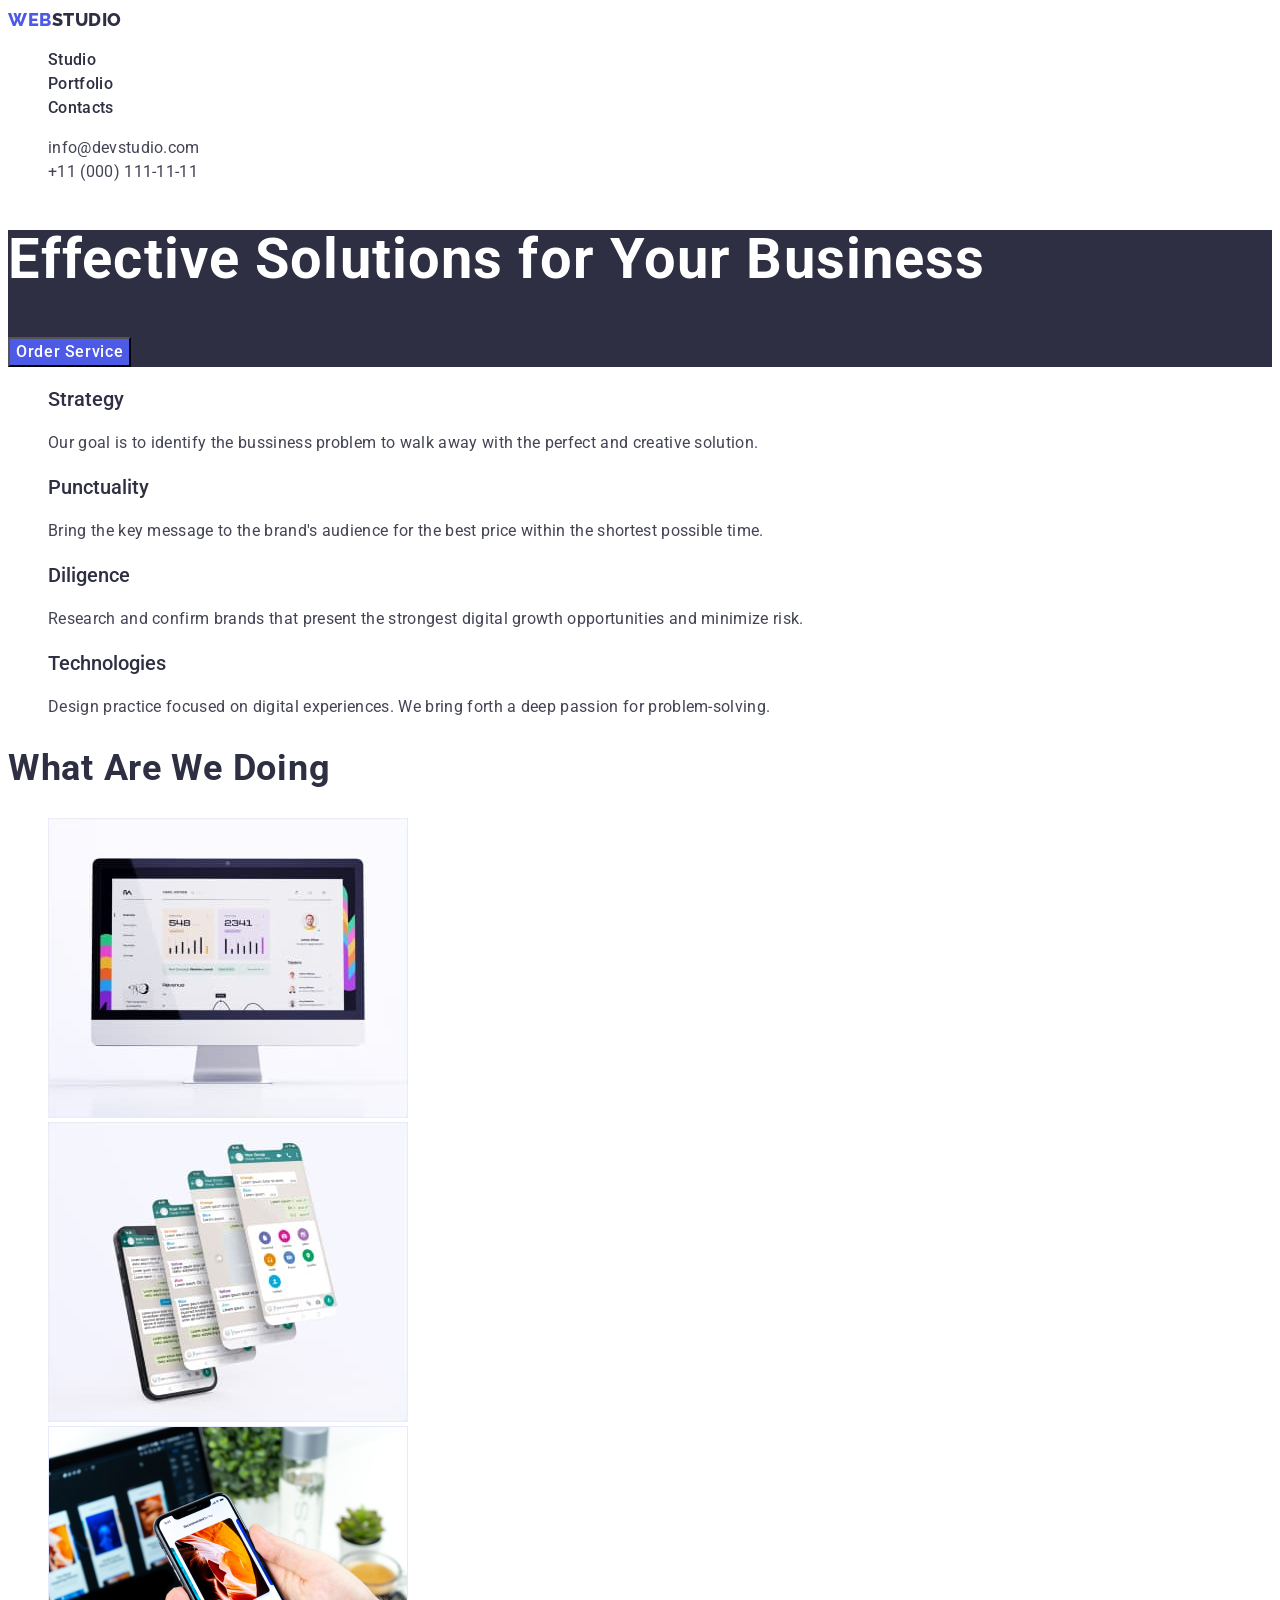
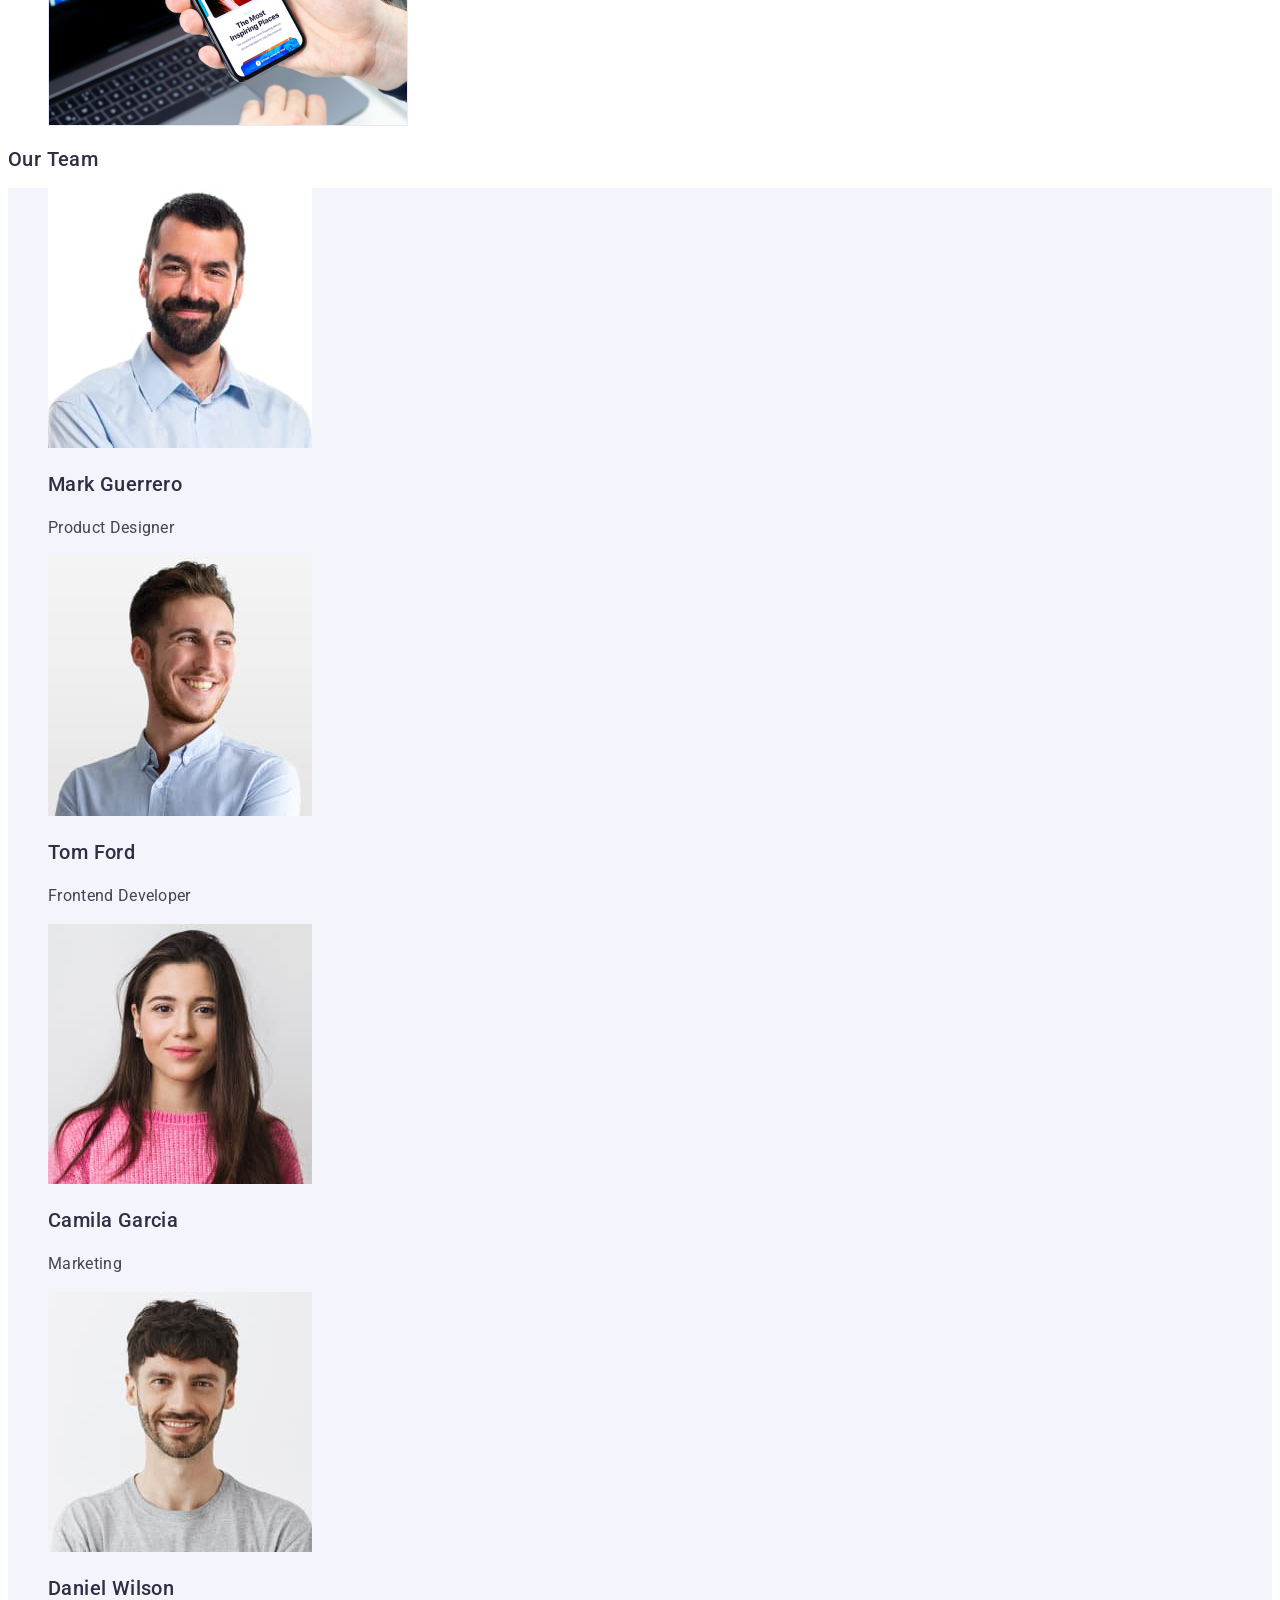
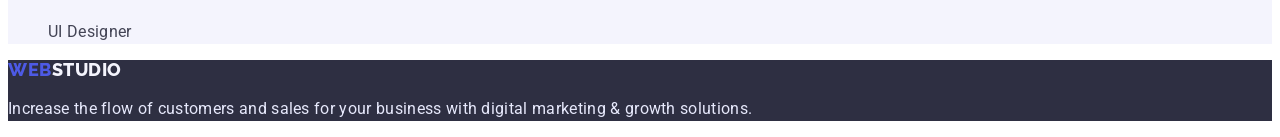
==== index.html @ 4be2de8c "hw-3-in-progress" ====
<!DOCTYPE html>
<html lang="en">
<head>
    <meta charset="UTF-8">
    <meta http-equiv="X-UA-Compatible" content="IE=edge">
    <meta name="viewport" content="width=device-width, initial-scale=1.0">
    <title>Studio</title>
    <link rel="preconnect" href="https://fonts.googleapis.com">
<link rel="preconnect" href="https://fonts.gstatic.com" crossorigin>
<link href="https://fonts.googleapis.com/css2?family=Raleway:wght@800&family=Roboto:wght@400;500;700;900&display=swap" rel="stylesheet">
    <link rel="stylesheet" href="./css/styles.css">
</head>
<body>
    <header class="header">
        <nav class="header-navigation">
            <a href="./index.html" class="header-logo link">Web<span class="header-logo-item">Studio</span></a>
          <ul class="header-list list">
            <li class="header-item">
              <a class="header-link link" href="">Studio</a>
            </li>
            <li class="header-item">
              <a class="header-link link current" href="./portfolio.html">Portfolio</a>
            </li>
            <li class="header-item">
              <a class="header-link link" href="">Contacts</a>
            </li>
          </ul>
        </nav>
        <address>
            <ul>
                <li class="header-contacts list">
            <a class="header-mail link" href="mailto:info@devstudio.com">info@devstudio.com</a>
                </li>
                <li class="header-contacts list">
            <a class="header-tel link" href="tel:+110001111111">+11 (000) 111-11-11</a>
                </li>
            </ul>
        </address>
      </header>
      <main>
        <section class="section-button">
            <h1 class="section-title">Effective Solutions for Your Business</h1>
        <button class="section-btn" type="button">Order Service</button>
        </section>
        <section class="hero">
        <h2 hidden>our features</h2>
        <ul class="hero-list list">
            <li class="hero-item">
                <h3 class="hero-title">Strategy</h3>
                <p class="hero-text">Our goal is to identify the bussiness problem to walk away with the perfect and creative solution.</p>
            </li>
            <li class="hero-item">
                <h3 class="hero-title">Punctuality</h3>
                <p class="hero-text">Bring the key message to the brand's audience for the best price within the shortest possible time.</p>
            </li>
            <li class="hero-item">
                <h3 class="hero-title">Diligence</h3>
                <p class="hero-text">Research and confirm brands that present the strongest digital growth opportunities and minimize risk.</p>
            </li>
            <li class="hero-item">
                <h3 class="hero-title">Technologies</h3>
                <p class="hero-text">Design practice focused on digital experiences. We bring forth a deep passion for problem-solving.</p>
            </li>
        </ul>
        </section>
        <section class="about">
        <h2 class="about-title ">What are we doing</h2>
        <ul class="about-pre-title list">
            <li><img src="./images/computer.jpg" alt="computer" width="360" height="300" /></li>
            <li>
                <img src="./images/screens.jpg" alt="screens of phone" width="360" height="300" />
            </li>
            <li>
                <img src="./images/hand.jpg" alt="laptop and phone" width="360" height="300" />
            </li>
        </ul>
        </section>
        <section class="team">
            <h2 class="team-title">Our Team</h2>
            <ul class="team-list list">
                <li class="team-item">
                    <img src="./images/team-1.jpg" alt="Photo" width="264" height="260" />
                    <h3 class="team-title">Mark Guerrero</h3>
                    <p class="team-text">Product Designer</p>
                </li>
                <li class="team-item">
                    <img src="./images/team-2.jpg" alt="Photo" width="264" height="260" />
                    <h3 class="team-title">Tom Ford</h3>
                    <p class="team-text">Frontend Developer</p>
                </li>
                <li class="team-item">
                    <img src="./images/team-3.jpg" alt="Photo" width="264" height="260" />
                    <h3 class="team-title">Camila Garcia</h3>
                    <p class="team-text">Marketing</p>
                </li>
                <li class="team-item">
                    <img src="./images/team-4.jpg" alt="Photo" width="264" height="260" />
                    <h3 class="team-title">Daniel Wilson</h3>
                    <p class="team-text">UI Designer</p>
                </li>
            </ul>
        </section>
      </main>
<footer class="footer">
    <a class="footer-link link" href="./index.html">Web<span class="footer-logo">Studio</span></a>
    <p class="footer-text">Increase the flow of customers and sales for your business with digital marketing & growth solutions.
</p>
</footer>
</body>
    </html>
---- css/styles.css ----
:root {
    --primary-title-color: #2E2F42;
    --secondary-title-color: #434455;
}


body {
    font-family: 'Roboto', sans-serif;
    color: #2E2F42;
}

.link {
    text-decoration: none;
}

.list {
    list-style: none;
}
/*------------header-------------*/

.header-logo {
font-family: 'Raleway', sans-serif;
font-style: normal;
font-weight: 800;
font-size: 18px;
line-height: 1.33;
letter-spacing: 0.03em;
text-transform: uppercase;
color: #4D5AE5;
}

.header-logo-item {
font-family: 'Raleway'sans-serif;
font-style: normal;
font-weight: 800;
font-size: 18px;
line-height: 1.33px;
letter-spacing: 0.03em;
text-transform: uppercase;
color: var(--primary-title-color);
}

.header-link:hover,
.header-link:focus {
    color: #404BBF;
}

.header-mail:hover,
.header-mail:focus {
    color: #404BBF;
}

.header-link {
font-weight: 500;
font-size: 16px;
line-height: 1.5;
letter-spacing: 0.02em;
color: var(--primary-title-color);
}

.header-tel:hover,
.header-tel:focus {
    color: #404BBF;
}

.header-mail {
font-style: normal;
font-size: 16px;
line-height: 1.5;
letter-spacing: 0.02em;
color: var(--secondary-title-color);
}

.header-tel {
font-style: normal;
font-size: 16px;
line-height: 1.5;
letter-spacing: 0.02em;
color: var(--secondary-title-color);
}

/*------------button-------------*/

.section-button {
    background: #2E2F42;
}

.section-title {
font-size: 56px;
line-height: 1.07;
letter-spacing: 0.02em;
color: #FFFFFF;
}

.section-btn:hover {
background: #404BBF;
}


.section-btn {
font-family: inherit;
font-weight: 500;
font-size: 16px;
line-height: 1.5;
letter-spacing: 0.04em;
color: #FFFFFF;
background: #4D5AE5;
cursor: pointer;
}

/*------------hero-------------*/

.hero-title {
font-weight: 500;
font-size: 20px;
line-height: 1.2;
color: var(--primary-title-color);
}

.hero-text {
font-size: 16px;
line-height: 1.5;
letter-spacing: 0.02em;
color: var(--secondary-title-color);
}

/*------------about-------------*/

.about-title {
font-size: 36px;
line-height: 1.11;
letter-spacing: 0.02em;
text-transform: capitalize;
}

/*------------team-------------*/
.team-list {
    background: #F4F4FD;
}

.team-title {
font-style: normal;
font-weight: 500;
font-size: 20px;
line-height: 1.2;
letter-spacing: 0.02em;
color: var(--primary-title-color);
}

.team-after-title {
font-weight: 500;
font-size: 20px;
line-height: 1.2;
letter-spacing: 0.02em;
color: var(--primary-title-color);
}

.team-text {
font-size: 16px;
line-height: 1.5;
letter-spacing: 0.02em;
color: var(--secondary-title-color);
}


/*------------footer-------------*/
.footer {
    background: var(--primary-title-color);
}

.footer-link {
font-family: 'Raleway', sans-serif;
font-style: normal;
font-weight: 800;
font-size: 18px;
line-height: 1.16;
letter-spacing: 0.03em;
text-transform: uppercase;
color: #4D5AE5;
}

.footer-logo {
font-family: 'Raleway', sans-serif;
font-style: normal;
font-weight: 800;
font-size: 18px;
line-height: 1.16;
letter-spacing: 0.03em;
text-transform: uppercase;
color: #F4F4FD;
}

.footer-text {
font-style: normal;
font-size: 16px;
line-height: 1.5;
letter-spacing: 0.02em;
color: #E7E9FC;
}


/*------portfolio------*/

.portfolio-item:hover,
.portfolio-item:focus {
    background: #404BBF;
    color:#FFFFFF
}

.portfolio-item {
    cursor: pointer;
}

.portfolio-item {
font-family: 'Roboto';
font-weight: 500;
font-size: 16px;
line-height: 1.5;
letter-spacing: 0.04em;
color: #4D5AE5;
background-color:#F4F4FD;;
}

.portfolio-title {
font-weight: 500;
font-size: 20px;
line-height: 1.2px;
letter-spacing: 0.02em;
color: var(--primary-title-color);
}

.portfolio-text {
font-size: 16px;
line-height: 1.5;
letter-spacing: 0.02em;
color: var(--secondary-title-color);
}
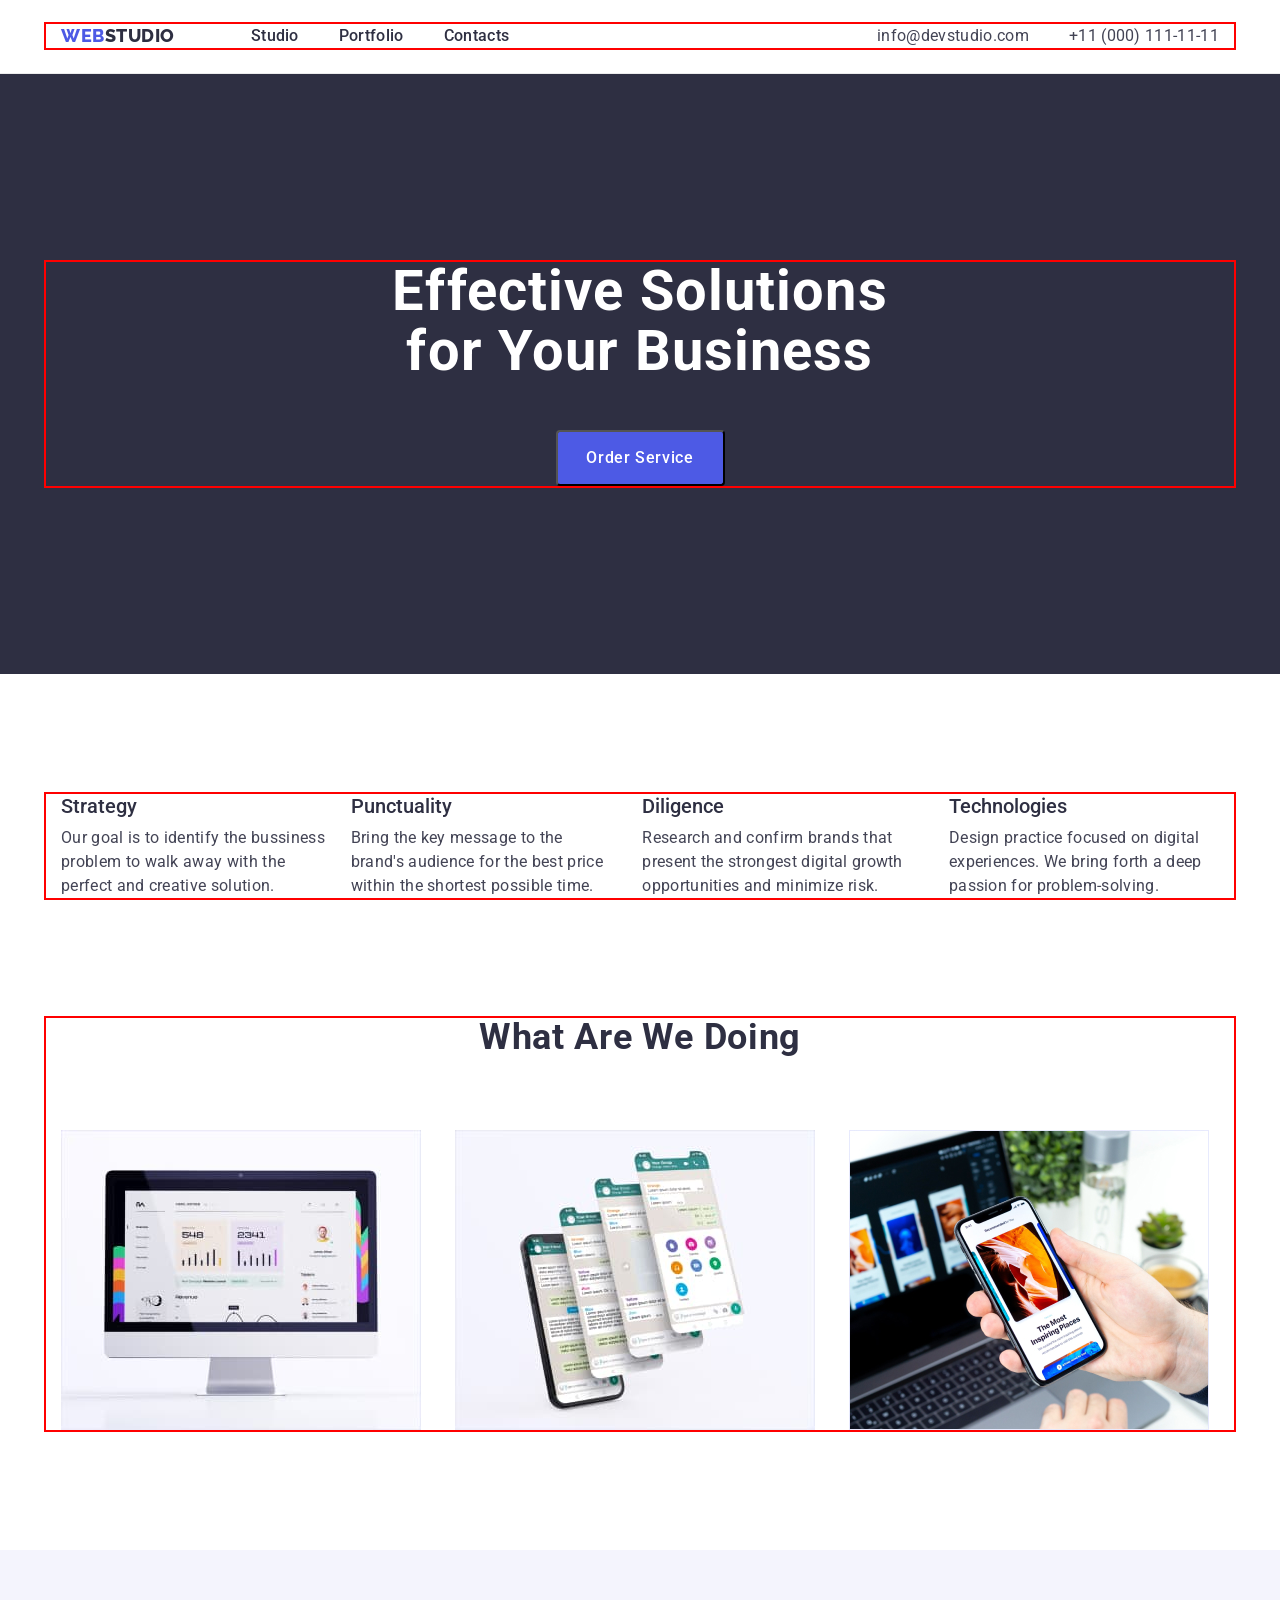
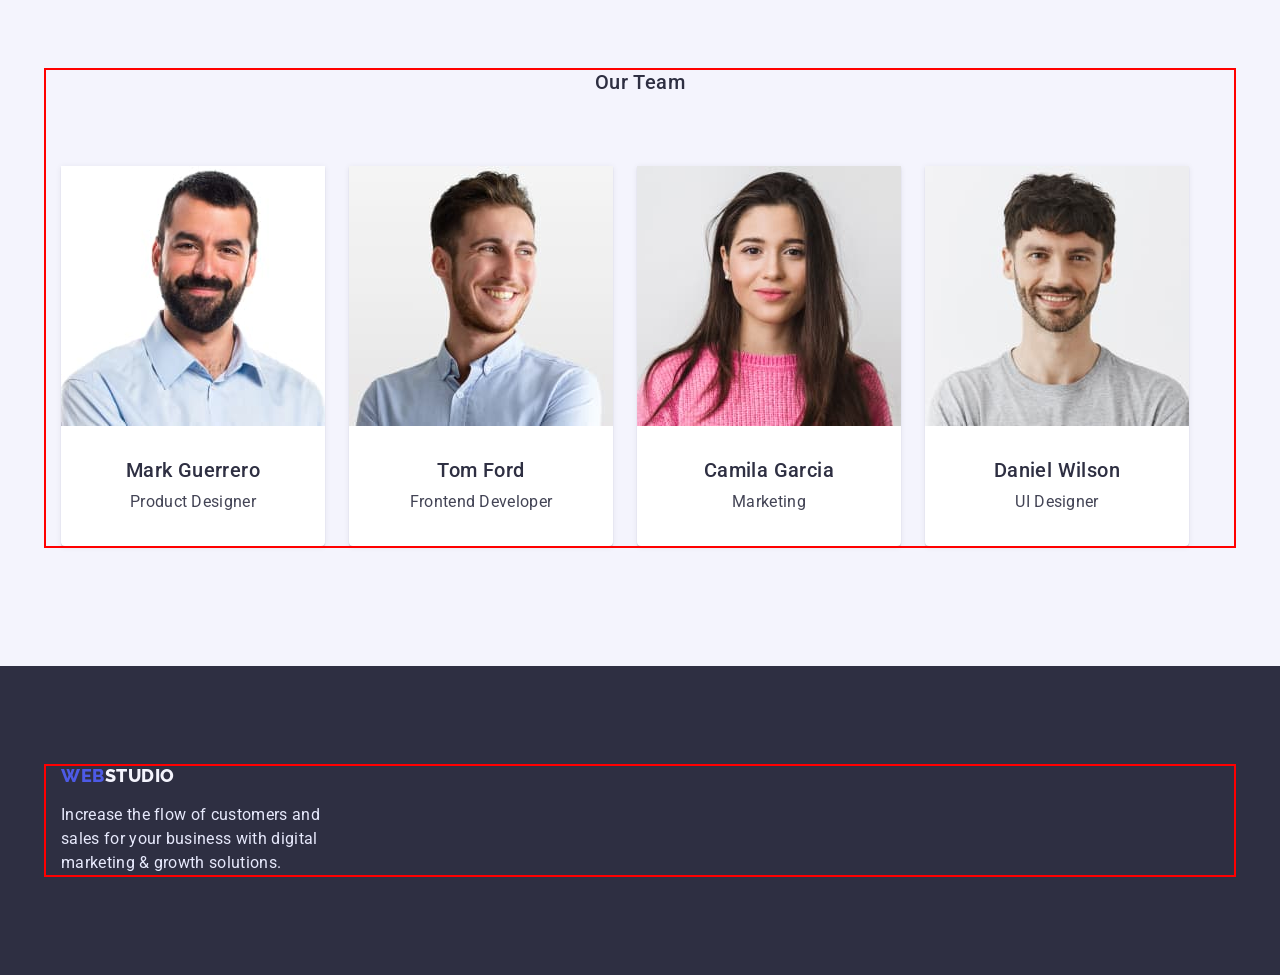
==== commit 78f324d2: "hw-is-in-progress-portfolio" ====
--- a/index.html
+++ b/index.html
@@ -8,10 +8,12 @@
     <link rel="preconnect" href="https://fonts.googleapis.com">
 <link rel="preconnect" href="https://fonts.gstatic.com" crossorigin>
 <link href="https://fonts.googleapis.com/css2?family=Raleway:wght@800&family=Roboto:wght@400;500;700;900&display=swap" rel="stylesheet">
-    <link rel="stylesheet" href="./css/styles.css">
+    <link rel="stylesheet" href="https://cdnjs.cloudflare.com/ajax/libs/modern-normalize/1.1.0/modern-normalize.min.css" integrity="sha512-wpPYUAdjBVSE4KJnH1VR1HeZfpl1ub8YT/NKx4PuQ5NmX2tKuGu6U/JRp5y+Y8XG2tV+wKQpNHVUX03MfMFn9Q==" crossorigin="anonymous" referrerpolicy="no-referrer" />
+<link rel="stylesheet" href="./css/styles.css">
 </head>
 <body>
     <header class="header">
+        <div class="container header-container">
         <nav class="header-navigation">
             <a href="./index.html" class="header-logo link">Web<span class="header-logo-item">Studio</span></a>
           <ul class="header-list list">
@@ -26,8 +28,7 @@
             </li>
           </ul>
         </nav>
-        <address>
-            <ul>
+            <ul class="header-pre-contacts">
                 <li class="header-contacts list">
             <a class="header-mail link" href="mailto:info@devstudio.com">info@devstudio.com</a>
                 </li>
@@ -35,14 +36,17 @@
             <a class="header-tel link" href="tel:+110001111111">+11 (000) 111-11-11</a>
                 </li>
             </ul>
-        </address>
+            </div>
       </header>
       <main>
         <section class="section-button">
+            <div class="container section-button-container">
             <h1 class="section-title">Effective Solutions for Your Business</h1>
         <button class="section-btn" type="button">Order Service</button>
-        </section>
+    </div>    
+    </section>
         <section class="hero">
+            <div class="container hero-container">
         <h2 hidden>our features</h2>
         <ul class="hero-list list">
             <li class="hero-item">
@@ -62,49 +66,66 @@
                 <p class="hero-text">Design practice focused on digital experiences. We bring forth a deep passion for problem-solving.</p>
             </li>
         </ul>
+        </div>
         </section>
         <section class="about">
+            <div class="container">
         <h2 class="about-title ">What are we doing</h2>
         <ul class="about-pre-title list">
-            <li><img src="./images/computer.jpg" alt="computer" width="360" height="300" /></li>
-            <li>
-                <img src="./images/screens.jpg" alt="screens of phone" width="360" height="300" />
+            <li class="about-after-title"><img src="./images/computer.jpg" alt="computer" width="360" /></li>
+            <li class="about-after-title">
+                <img src="./images/screens.jpg" alt="screens of phone" width="360" />
             </li>
-            <li>
-                <img src="./images/hand.jpg" alt="laptop and phone" width="360" height="300" />
+            <li class="about-after-title">
+                <img src="./images/hand.jpg" alt="laptop and phone" width="360" />
             </li>
         </ul>
+        </div>
         </section>
         <section class="team">
+            <div class="container team-container">
             <h2 class="team-title">Our Team</h2>
             <ul class="team-list list">
                 <li class="team-item">
-                    <img src="./images/team-1.jpg" alt="Photo" width="264" height="260" />
-                    <h3 class="team-title">Mark Guerrero</h3>
+                    <img src="./images/team-1.jpg" alt="Photo" width="264" />
+                    <div class="team-border">
+                    <h3 class="team-after-title">Mark Guerrero</h3>
                     <p class="team-text">Product Designer</p>
+                </div>
                 </li>
                 <li class="team-item">
-                    <img src="./images/team-2.jpg" alt="Photo" width="264" height="260" />
-                    <h3 class="team-title">Tom Ford</h3>
+                    <img src="./images/team-2.jpg" alt="Photo" width="264" />
+                    <div class="team-border">
+                    <h3 class="team-after-title">Tom Ford</h3>
                     <p class="team-text">Frontend Developer</p>
+                    </div>
                 </li>
                 <li class="team-item">
-                    <img src="./images/team-3.jpg" alt="Photo" width="264" height="260" />
-                    <h3 class="team-title">Camila Garcia</h3>
+                    <img src="./images/team-3.jpg" alt="Photo" width="264" />
+                    <div class="team-border">
+                    <h3 class="team-after-title">Camila Garcia</h3>
                     <p class="team-text">Marketing</p>
+                    </div>
                 </li>
                 <li class="team-item">
-                    <img src="./images/team-4.jpg" alt="Photo" width="264" height="260" />
-                    <h3 class="team-title">Daniel Wilson</h3>
+                    <img src="./images/team-4.jpg" alt="Photo" width="264" />
+                    <div class="team-border">
+                    <h3 class="team-after-title">Daniel Wilson</h3>
                     <p class="team-text">UI Designer</p>
+                    </div>
                 </li>
             </ul>
+            </div>
         </section>
       </main>
 <footer class="footer">
+    <div class="container footer-container">
+        <div class="footer-logo">
     <a class="footer-link link" href="./index.html">Web<span class="footer-logo">Studio</span></a>
+    </div>
     <p class="footer-text">Increase the flow of customers and sales for your business with digital marketing & growth solutions.
 </p>
+</div>
 </footer>
 </body>
     </html>
--- a/css/styles.css
+++ b/css/styles.css
@@ -1,22 +1,92 @@
+
+
 :root {
     --primary-title-color: #2E2F42;
     --secondary-title-color: #434455;
 }
 
+p,
+h1,
+h2,
+h3,
+h4,
+h5,
+h6 {
+margin: 0;
+}
+
+ul {
+list-style: none;
+margin: 0;
+padding-left: 0;
+}
+
+img {
+display: block;
+}
+
+
+section {
+padding-top: 120px;
+padding-bottom: 120px;
+}
 
 body {
-    font-family: 'Roboto', sans-serif;
-    color: #2E2F42;
-}
+font-family: 'Roboto', sans-serif;
+color: #2E2F42;
+}
+
+.container {
+width: 1188px;
+padding-left: 15px;
+padding-right: 15px;
+margin: 0 auto;
+outline: 2px solid red;
+}
+
 
 .link {
-    text-decoration: none;
+text-decoration: none;
 }
 
 .list {
-    list-style: none;
+list-style: none;
 }
 /*------------header-------------*/
+
+.header {
+padding-top: 24px;
+padding-bottom: 25px;
+border-bottom: 1px solid #ececec;
+}
+
+.header-container {
+display: flex;
+align-items: center;
+}
+
+.header-navigation {
+display: flex;
+}
+
+.header-list {
+display: flex;
+align-items: center;
+}
+
+.header-item:not(:last-child) {
+margin-right: 40px;
+}
+
+.header-pre-contacts {
+display: flex;
+margin-left: auto;
+align-items: center;
+}
+
+.header-contacts:not(:last-child) {
+margin-right: 40px;
+}
 
 .header-logo {
 font-family: 'Raleway', sans-serif;
@@ -30,6 +100,10 @@
 }
 
 .header-logo-item {
+margin-right: 76px;
+}
+
+.header-logo-item {
 font-family: 'Raleway'sans-serif;
 font-style: normal;
 font-weight: 800;
@@ -42,12 +116,12 @@
 
 .header-link:hover,
 .header-link:focus {
-    color: #404BBF;
+color: #404BBF;
 }
 
 .header-mail:hover,
 .header-mail:focus {
-    color: #404BBF;
+color: #404BBF;
 }
 
 .header-link {
@@ -60,7 +134,7 @@
 
 .header-tel:hover,
 .header-tel:focus {
-    color: #404BBF;
+color: #404BBF;
 }
 
 .header-mail {
@@ -81,23 +155,38 @@
 
 /*------------button-------------*/
 
+
+
 .section-button {
-    background: #2E2F42;
+background: #2E2F42;
+padding-top: 188px;
+padding-bottom: 188px;
+}
+
+.section-button-container {
+max-width: 1600px;
+text-align: center;
 }
 
 .section-title {
+width: 496px;
+height: 120px;
 font-size: 56px;
 line-height: 1.07;
 letter-spacing: 0.02em;
 color: #FFFFFF;
+text-align: center;
+margin: 0 auto;
+margin-bottom: 48px;
 }
 
 .section-btn:hover {
 background: #404BBF;
 }
 
-
 .section-btn {
+min-width: 169px;
+height: 56px;
 font-family: inherit;
 font-weight: 500;
 font-size: 16px;
@@ -105,16 +194,28 @@
 letter-spacing: 0.04em;
 color: #FFFFFF;
 background: #4D5AE5;
+align-items: center;
+border-radius: 4px;
 cursor: pointer;
+
 }
 
 /*------------hero-------------*/
+
+.hero-list {
+display: flex;
+}
+
+.hero-item:not(:last-child) {
+margin-right: 24px;
+}
 
 .hero-title {
 font-weight: 500;
 font-size: 20px;
 line-height: 1.2;
 color: var(--primary-title-color);
+margin-bottom: 8px;
 }
 
 .hero-text {
@@ -125,17 +226,36 @@
 }
 
 /*------------about-------------*/
+.about {
+padding-top: 0;
+}
+
+.about-pre-title{
+display: flex;
+flex-wrap: wrap;
+}
 
 .about-title {
 font-size: 36px;
 line-height: 1.11;
 letter-spacing: 0.02em;
 text-transform: capitalize;
+text-align: center;
+margin-bottom: 72px;
+}
+
+.about-after-title:not(:nth-child(n + 3)) {
+margin-right: 24px;
+}
+
+.about-after-title{
+flex-basis: calc((100% - 48px) / 3);
 }
 
 /*------------team-------------*/
-.team-list {
-    background: #F4F4FD;
+.team {
+background: #F4F4FD;
+padding-top: 120px;
 }
 
 .team-title {
@@ -144,7 +264,23 @@
 font-size: 20px;
 line-height: 1.2;
 letter-spacing: 0.02em;
-color: var(--primary-title-color);
+text-align: center;
+color: var(--primary-title-color);
+margin-bottom: 72px;
+}
+
+.team-list {
+display: flex;
+}
+.team-item:not(:nth-child(n + 4)) {
+margin-right: 24px;
+}
+.team-item {
+background: #FFFFFF;
+box-shadow: 0px 1px 6px rgba(46, 47, 66, 0.08),
+0px 1px 1px rgba(46, 47, 66, 0.16),
+0px 2px 1px rgba(46, 47, 66, 0.08);
+border-radius: 0px 0px 4px 4px; 
 }
 
 .team-after-title {
@@ -152,20 +288,35 @@
 font-size: 20px;
 line-height: 1.2;
 letter-spacing: 0.02em;
-color: var(--primary-title-color);
+text-align: center;
+color: var(--primary-title-color);
+margin-bottom: 8px;
 }
 
 .team-text {
 font-size: 16px;
 line-height: 1.5;
 letter-spacing: 0.02em;
+text-align: center;
 color: var(--secondary-title-color);
 }
 
+.team-border {
+padding-top: 32px;
+padding-bottom: 32px;
+}
+
 
 /*------------footer-------------*/
+
 .footer {
-    background: var(--primary-title-color);
+background: var(--primary-title-color);
+padding-top: 100px;
+padding-bottom: 100px;
+}
+
+.footer-logo {
+margin-bottom: 16px;
 }
 
 .footer-link {
@@ -191,6 +342,8 @@
 }
 
 .footer-text {
+width: 264px;
+height: 72px;
 font-style: normal;
 font-size: 16px;
 line-height: 1.5;
@@ -203,12 +356,17 @@
 
 .portfolio-item:hover,
 .portfolio-item:focus {
-    background: #404BBF;
-    color:#FFFFFF
-}
-
-.portfolio-item {
-    cursor: pointer;
+background: #404BBF;
+color:#FFFFFF
+}
+
+.portfolio-list {
+display:flex;
+justify-content: center;
+}
+
+.portfolio-pre-item:not(:last-child) {
+margin-right: 24px;
 }
 
 .portfolio-item {
@@ -218,7 +376,8 @@
 line-height: 1.5;
 letter-spacing: 0.04em;
 color: #4D5AE5;
-background-color:#F4F4FD;;
+background-color:#F4F4FD;
+cursor: pointer;
 }
 
 .portfolio-title {
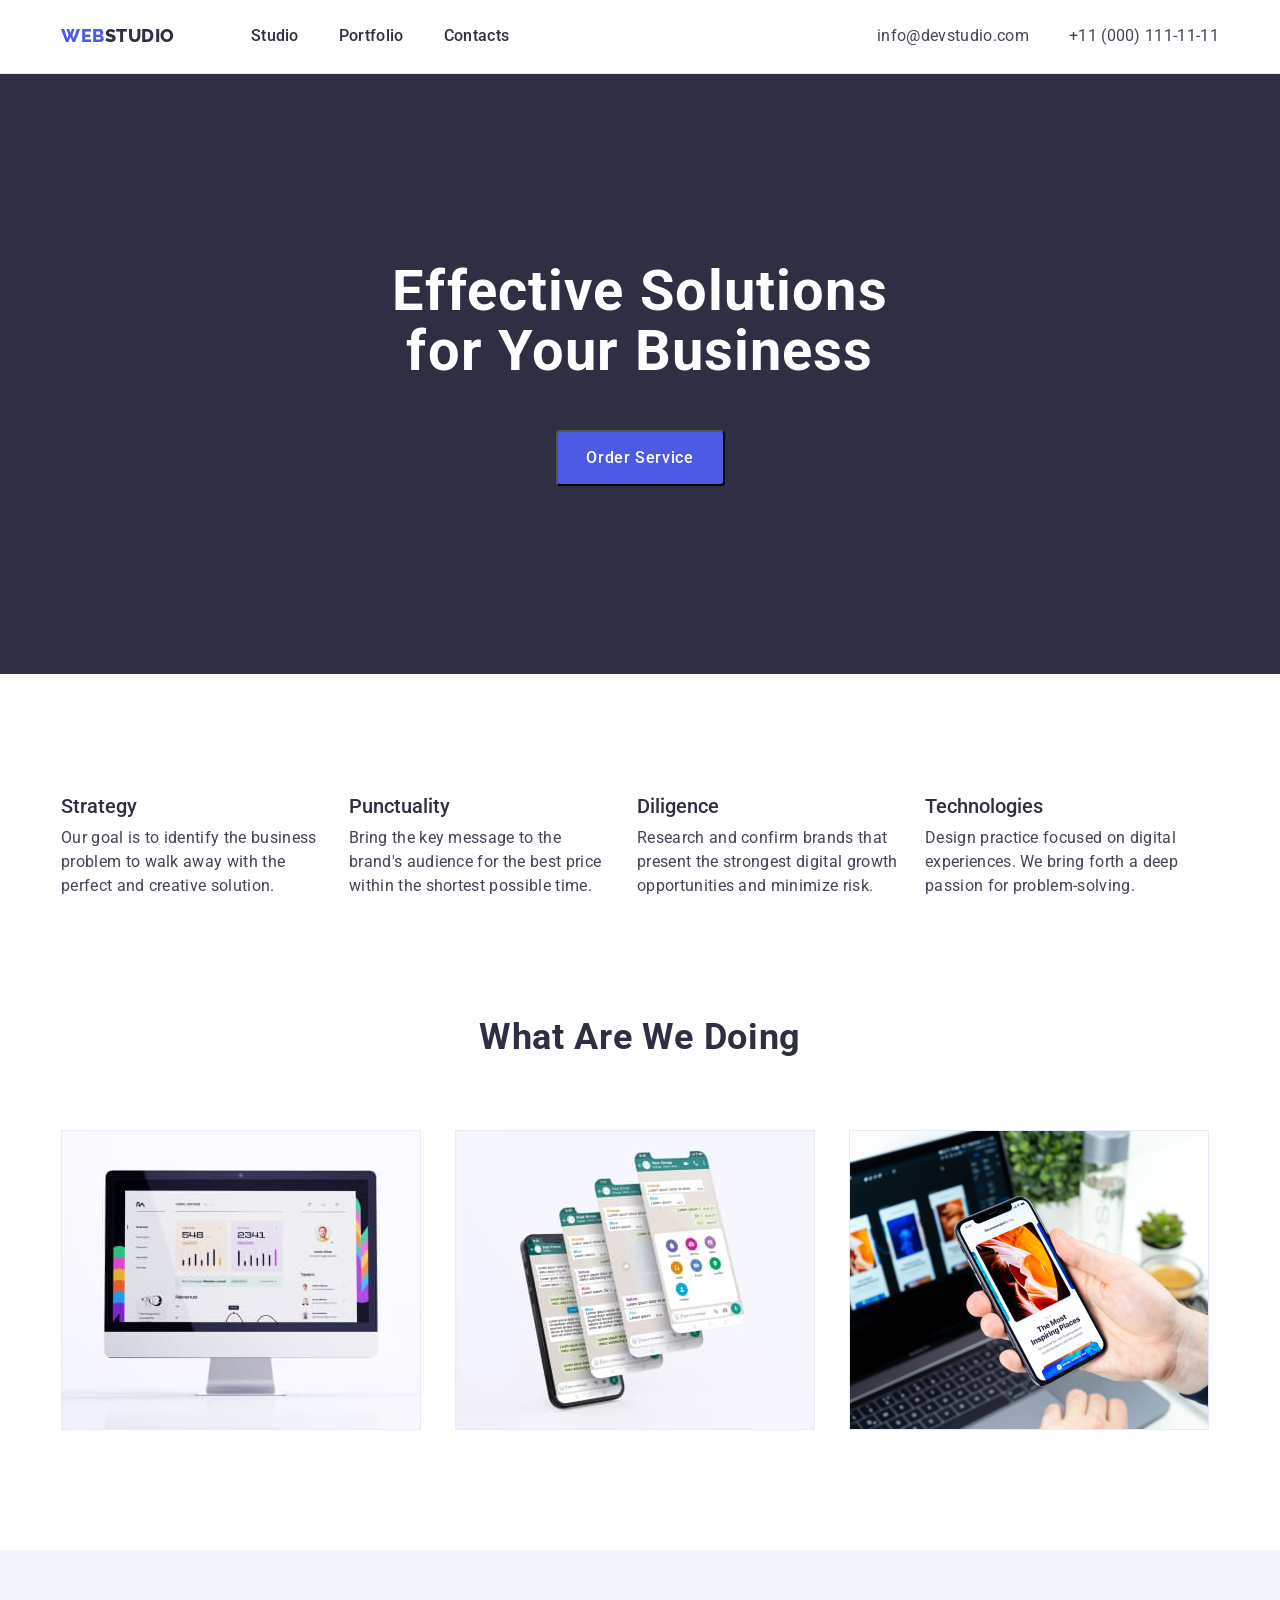
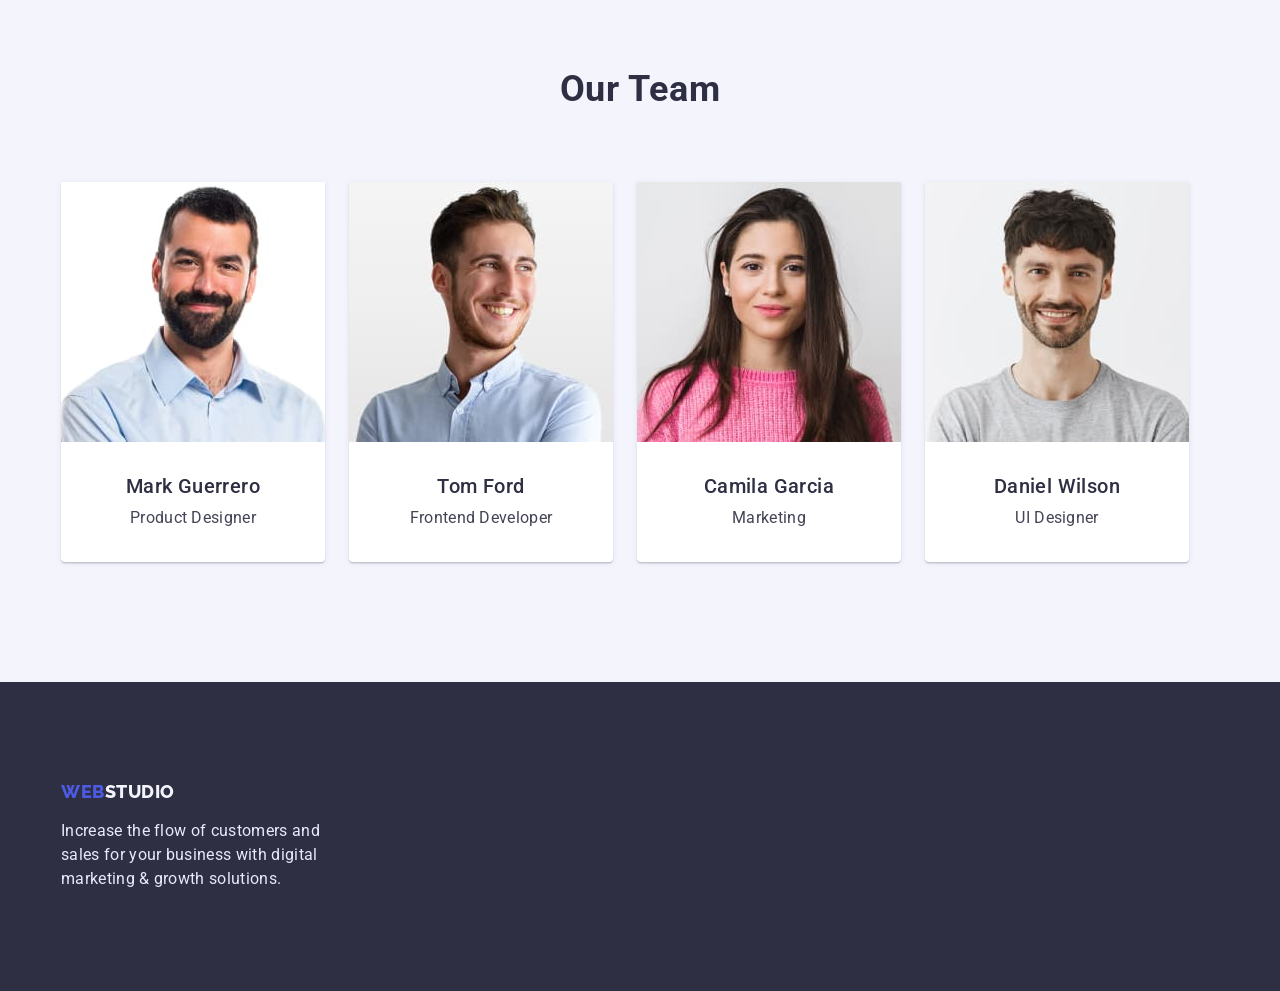
==== commit 54348564: "hw-is-completed" ====
--- a/index.html
+++ b/index.html
@@ -51,7 +51,7 @@
         <ul class="hero-list list">
             <li class="hero-item">
                 <h3 class="hero-title">Strategy</h3>
-                <p class="hero-text">Our goal is to identify the bussiness problem to walk away with the perfect and creative solution.</p>
+                <p class="hero-text">Our goal is to identify the business problem to walk away with the perfect and creative solution.</p>
             </li>
             <li class="hero-item">
                 <h3 class="hero-title">Punctuality</h3>
--- a/css/styles.css
+++ b/css/styles.css
@@ -38,12 +38,10 @@
 
 .container {
 width: 1188px;
+margin: 0 auto;
 padding-left: 15px;
 padding-right: 15px;
-margin: 0 auto;
-outline: 2px solid red;
-}
-
+}
 
 .link {
 text-decoration: none;
@@ -52,6 +50,7 @@
 .list {
 list-style: none;
 }
+
 /*------------header-------------*/
 
 .header {
@@ -97,9 +96,6 @@
 letter-spacing: 0.03em;
 text-transform: uppercase;
 color: #4D5AE5;
-}
-
-.header-logo-item {
 margin-right: 76px;
 }
 
@@ -154,8 +150,6 @@
 }
 
 /*------------button-------------*/
-
-
 
 .section-button {
 background: #2E2F42;
@@ -219,6 +213,7 @@
 }
 
 .hero-text {
+max-width: 264px;
 font-size: 16px;
 line-height: 1.5;
 letter-spacing: 0.02em;
@@ -260,9 +255,9 @@
 
 .team-title {
 font-style: normal;
-font-weight: 500;
-font-size: 20px;
-line-height: 1.2;
+font-weight: 700;
+font-size: 36px;
+line-height: 1.11;
 letter-spacing: 0.02em;
 text-align: center;
 color: var(--primary-title-color);
@@ -283,27 +278,31 @@
 border-radius: 0px 0px 4px 4px; 
 }
 
-.team-after-title {
-font-weight: 500;
-font-size: 20px;
-line-height: 1.2;
-letter-spacing: 0.02em;
-text-align: center;
-color: var(--primary-title-color);
-margin-bottom: 8px;
-}
-
-.team-text {
-font-size: 16px;
-line-height: 1.5;
-letter-spacing: 0.02em;
-text-align: center;
-color: var(--secondary-title-color);
-}
+
+
+
 
 .team-border {
 padding-top: 32px;
 padding-bottom: 32px;
+}
+
+.team-after-title {
+font-weight: 500;
+font-size: 20px;
+line-height: 1.2;
+letter-spacing: 0.02em;
+text-align: center;
+color: var(--primary-title-color);
+margin-bottom: 8px;
+}
+
+.team-text {
+font-size: 16px;
+line-height: 1.5;
+letter-spacing: 0.02em;
+text-align: center;
+color: var(--secondary-title-color);
 }
 
 
@@ -353,6 +352,9 @@
 
 
 /*------portfolio------*/
+.portfolio-hero {
+padding-top: 96px;
+}
 
 .portfolio-item:hover,
 .portfolio-item:focus {
@@ -361,8 +363,9 @@
 }
 
 .portfolio-list {
-display:flex;
+display: flex;
 justify-content: center;
+margin-bottom: 72px;
 }
 
 .portfolio-pre-item:not(:last-child) {
@@ -377,15 +380,42 @@
 letter-spacing: 0.04em;
 color: #4D5AE5;
 background-color:#F4F4FD;
+border: 1px solid #E7E9FC;
+border-radius: 4px;
 cursor: pointer;
+padding-top: 12px;
+padding-bottom: 12px;
+padding-right: 24px;
+padding-left: 24px;
+}
+
+.portfolio-about {
+display: flex;
+flex-wrap: wrap;
+}
+
+.portfolio-about-item:not(:nth-child(3n)) {
+margin-right: 24px;
+}
+
+.portfolio-about-item:not(:nth-child(n + 7)) {
+margin-bottom: 48px;
+}
+
+.portfolio-border {
+padding: 32px 16px 32px 16px;
+background: #FFFFFF;
+border: 1px solid #E7E9FC;
+border-top: none;
 }
 
 .portfolio-title {
 font-weight: 500;
 font-size: 20px;
-line-height: 1.2px;
-letter-spacing: 0.02em;
-color: var(--primary-title-color);
+line-height: 1.2;
+letter-spacing: 0.02em;
+color: var(--primary-title-color);
+margin-bottom: 8px;
 }
 
 .portfolio-text {
@@ -398,3 +428,5 @@
 
 
 
+
+
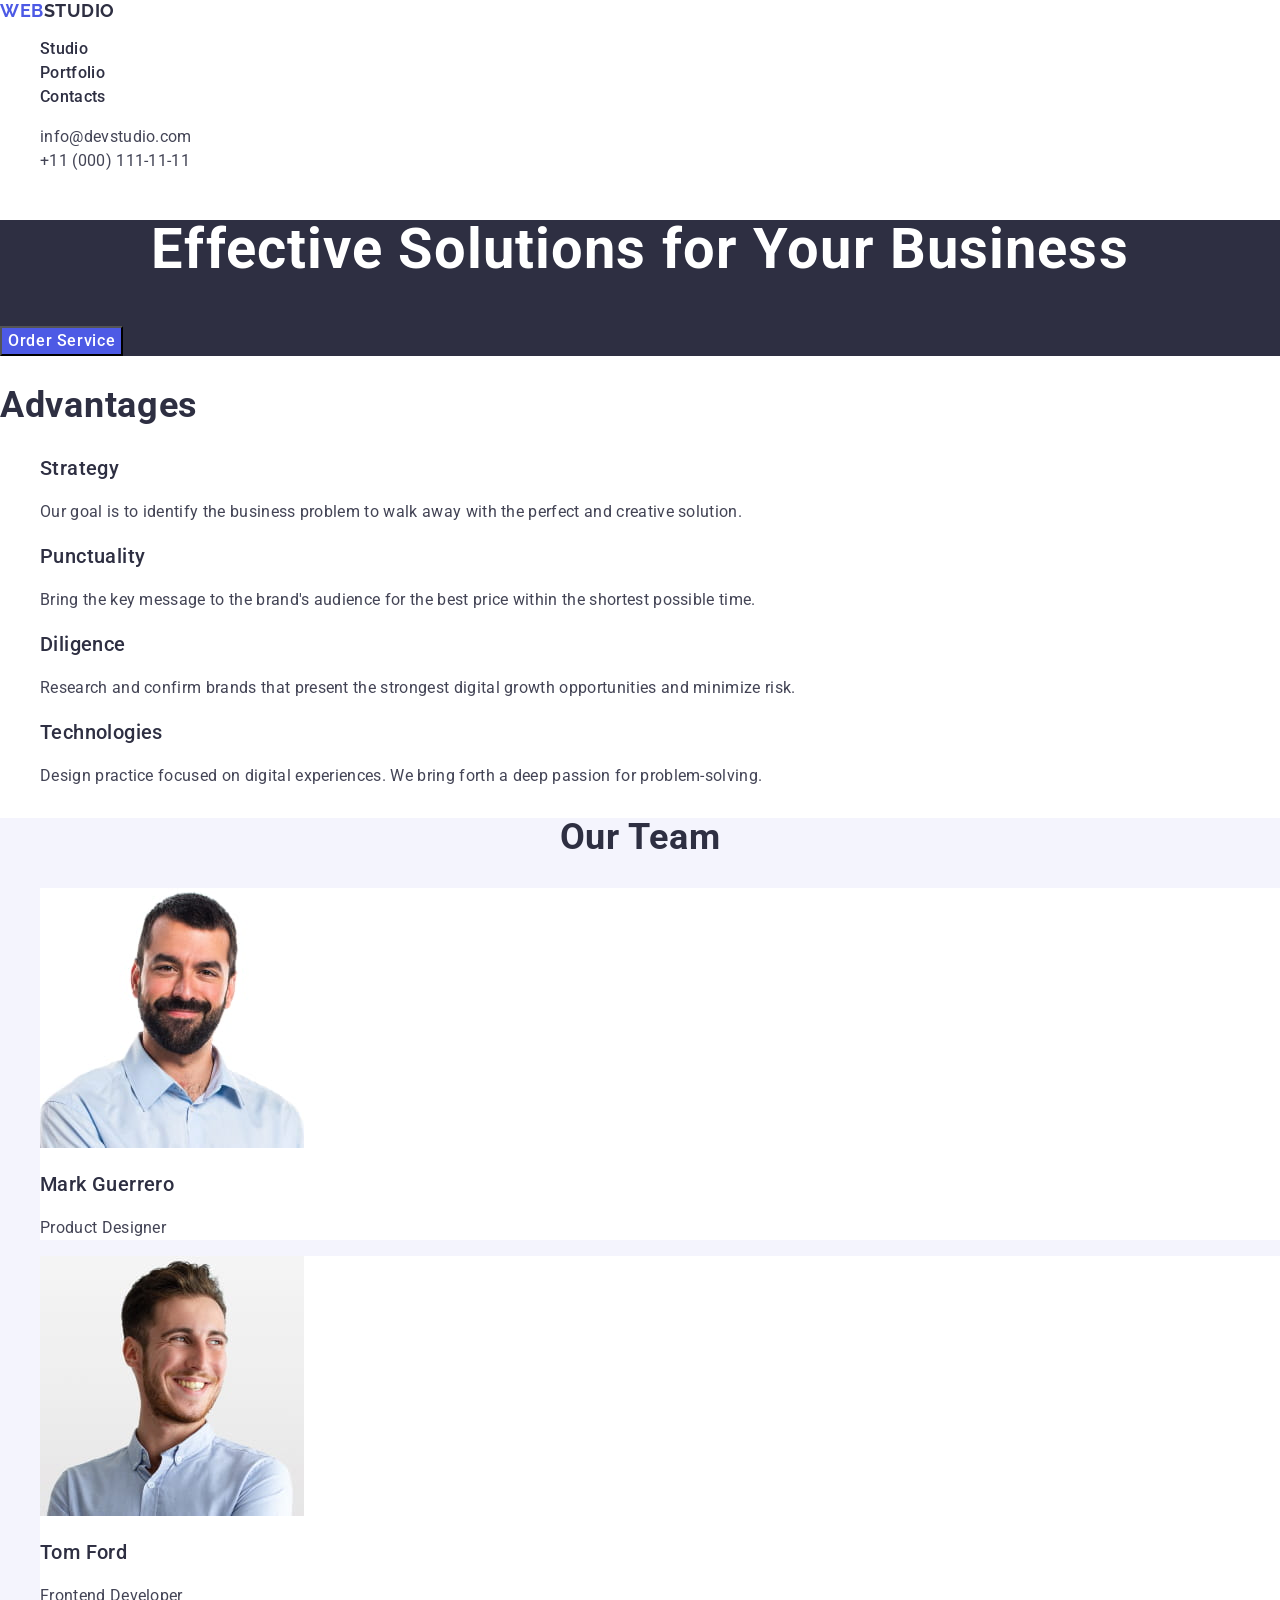
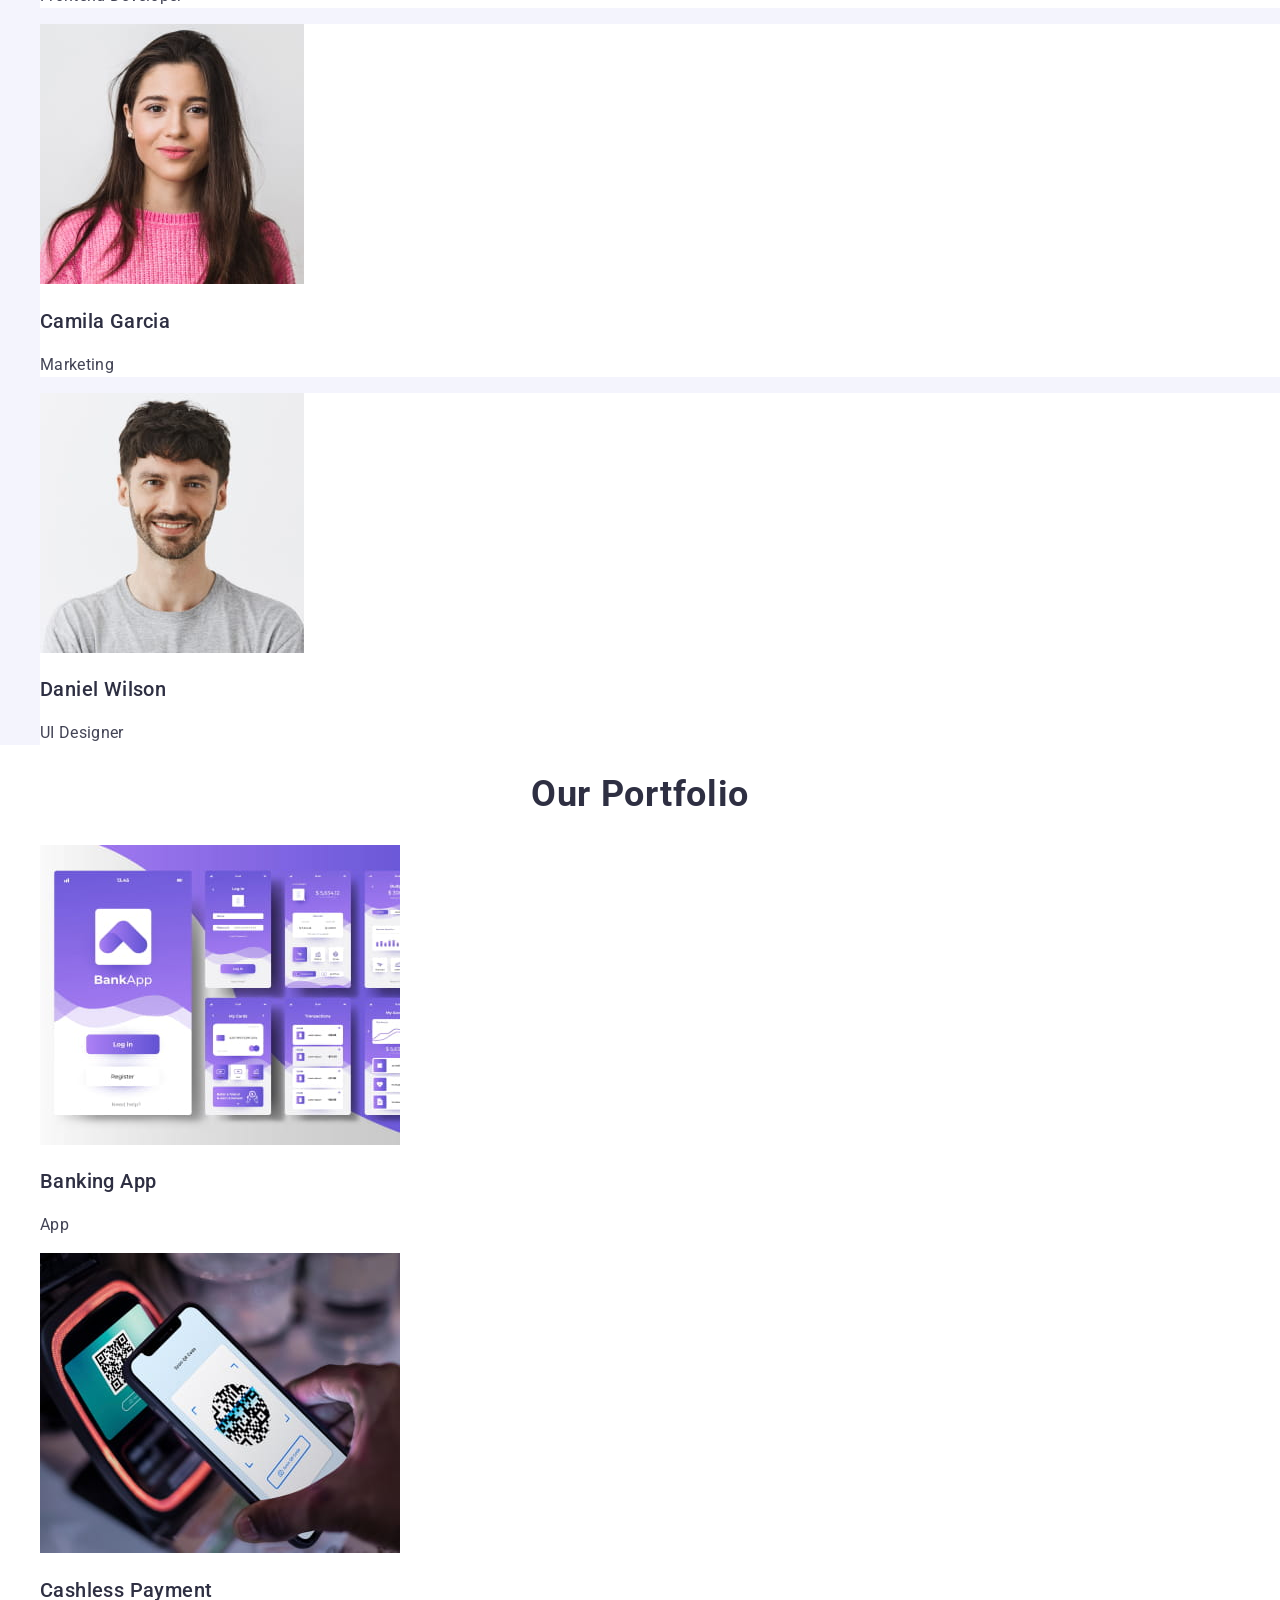
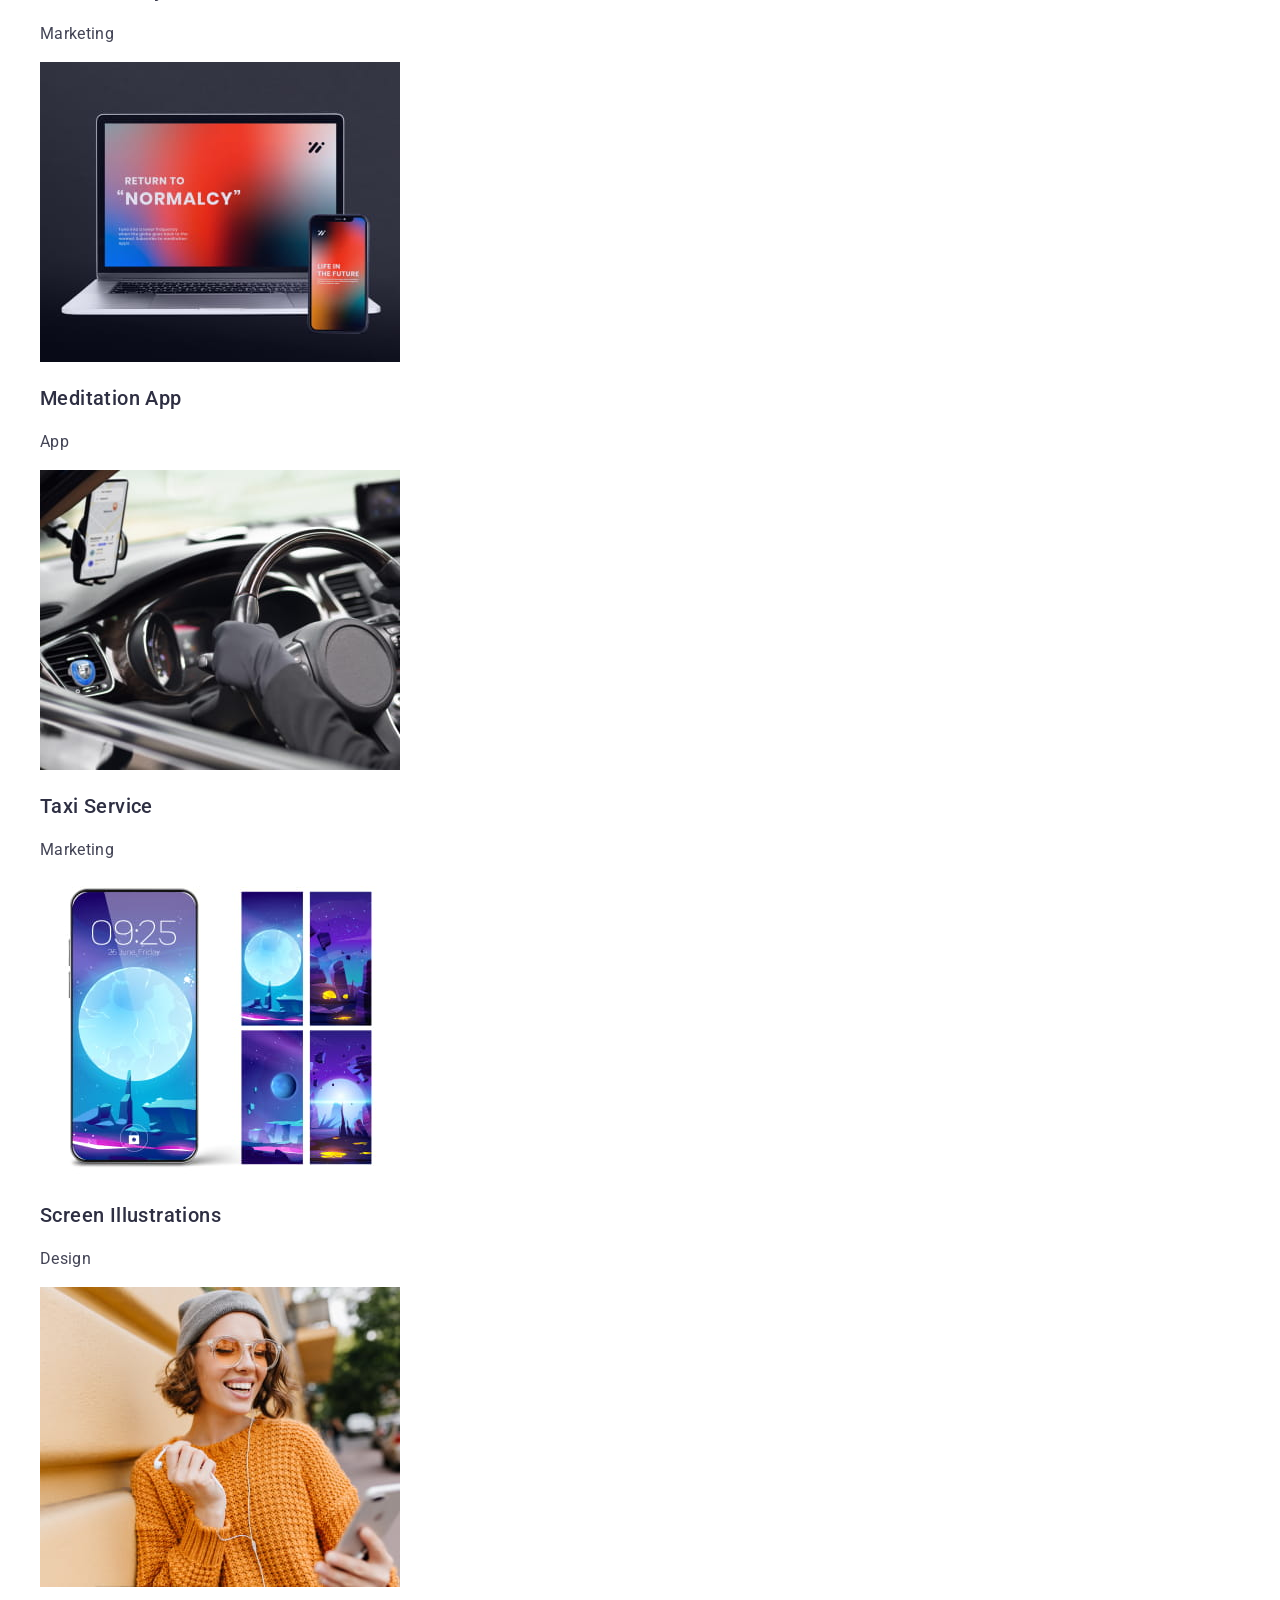
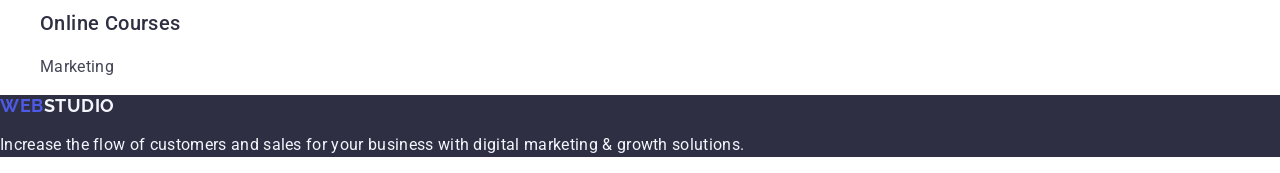
==== commit d701c2bd: "Initial commit" ====
--- a/index.html
+++ b/index.html
@@ -1,131 +1,220 @@
 <!DOCTYPE html>
 <html lang="en">
-<head>
-    <meta charset="UTF-8">
-    <meta http-equiv="X-UA-Compatible" content="IE=edge">
-    <meta name="viewport" content="width=device-width, initial-scale=1.0">
-    <title>Studio</title>
-    <link rel="preconnect" href="https://fonts.googleapis.com">
-<link rel="preconnect" href="https://fonts.gstatic.com" crossorigin>
-<link href="https://fonts.googleapis.com/css2?family=Raleway:wght@800&family=Roboto:wght@400;500;700;900&display=swap" rel="stylesheet">
-    <link rel="stylesheet" href="https://cdnjs.cloudflare.com/ajax/libs/modern-normalize/1.1.0/modern-normalize.min.css" integrity="sha512-wpPYUAdjBVSE4KJnH1VR1HeZfpl1ub8YT/NKx4PuQ5NmX2tKuGu6U/JRp5y+Y8XG2tV+wKQpNHVUX03MfMFn9Q==" crossorigin="anonymous" referrerpolicy="no-referrer" />
-<link rel="stylesheet" href="./css/styles.css">
-</head>
-<body>
-    <header class="header">
-        <div class="container header-container">
-        <nav class="header-navigation">
-            <a href="./index.html" class="header-logo link">Web<span class="header-logo-item">Studio</span></a>
-          <ul class="header-list list">
-            <li class="header-item">
-              <a class="header-link link" href="">Studio</a>
-            </li>
-            <li class="header-item">
-              <a class="header-link link current" href="./portfolio.html">Portfolio</a>
-            </li>
-            <li class="header-item">
-              <a class="header-link link" href="">Contacts</a>
-            </li>
-          </ul>
-        </nav>
-            <ul class="header-pre-contacts">
-                <li class="header-contacts list">
-            <a class="header-mail link" href="mailto:info@devstudio.com">info@devstudio.com</a>
-                </li>
-                <li class="header-contacts list">
-            <a class="header-tel link" href="tel:+110001111111">+11 (000) 111-11-11</a>
-                </li>
-            </ul>
-            </div>
-      </header>
-      <main>
-        <section class="section-button">
-            <div class="container section-button-container">
-            <h1 class="section-title">Effective Solutions for Your Business</h1>
-        <button class="section-btn" type="button">Order Service</button>
-    </div>    
-    </section>
-        <section class="hero">
-            <div class="container hero-container">
-        <h2 hidden>our features</h2>
-        <ul class="hero-list list">
-            <li class="hero-item">
-                <h3 class="hero-title">Strategy</h3>
-                <p class="hero-text">Our goal is to identify the business problem to walk away with the perfect and creative solution.</p>
-            </li>
-            <li class="hero-item">
-                <h3 class="hero-title">Punctuality</h3>
-                <p class="hero-text">Bring the key message to the brand's audience for the best price within the shortest possible time.</p>
-            </li>
-            <li class="hero-item">
-                <h3 class="hero-title">Diligence</h3>
-                <p class="hero-text">Research and confirm brands that present the strongest digital growth opportunities and minimize risk.</p>
-            </li>
-            <li class="hero-item">
-                <h3 class="hero-title">Technologies</h3>
-                <p class="hero-text">Design practice focused on digital experiences. We bring forth a deep passion for problem-solving.</p>
-            </li>
-        </ul>
-        </div>
-        </section>
-        <section class="about">
-            <div class="container">
-        <h2 class="about-title ">What are we doing</h2>
-        <ul class="about-pre-title list">
-            <li class="about-after-title"><img src="./images/computer.jpg" alt="computer" width="360" /></li>
-            <li class="about-after-title">
-                <img src="./images/screens.jpg" alt="screens of phone" width="360" />
-            </li>
-            <li class="about-after-title">
-                <img src="./images/hand.jpg" alt="laptop and phone" width="360" />
-            </li>
-        </ul>
-        </div>
-        </section>
-        <section class="team">
-            <div class="container team-container">
-            <h2 class="team-title">Our Team</h2>
-            <ul class="team-list list">
-                <li class="team-item">
-                    <img src="./images/team-1.jpg" alt="Photo" width="264" />
-                    <div class="team-border">
-                    <h3 class="team-after-title">Mark Guerrero</h3>
-                    <p class="team-text">Product Designer</p>
-                </div>
-                </li>
-                <li class="team-item">
-                    <img src="./images/team-2.jpg" alt="Photo" width="264" />
-                    <div class="team-border">
-                    <h3 class="team-after-title">Tom Ford</h3>
-                    <p class="team-text">Frontend Developer</p>
-                    </div>
-                </li>
-                <li class="team-item">
-                    <img src="./images/team-3.jpg" alt="Photo" width="264" />
-                    <div class="team-border">
-                    <h3 class="team-after-title">Camila Garcia</h3>
-                    <p class="team-text">Marketing</p>
-                    </div>
-                </li>
-                <li class="team-item">
-                    <img src="./images/team-4.jpg" alt="Photo" width="264" />
-                    <div class="team-border">
-                    <h3 class="team-after-title">Daniel Wilson</h3>
-                    <p class="team-text">UI Designer</p>
-                    </div>
-                </li>
-            </ul>
-            </div>
-        </section>
-      </main>
-<footer class="footer">
-    <div class="container footer-container">
-        <div class="footer-logo">
-    <a class="footer-link link" href="./index.html">Web<span class="footer-logo">Studio</span></a>
-    </div>
-    <p class="footer-text">Increase the flow of customers and sales for your business with digital marketing & growth solutions.
-</p>
-</div>
-</footer>
-</body>
-    </html>+  <head>
+    <meta charset="UTF-8" />
+    <meta name="viewport" content="width=device-width, initial-scale=1.0" />
+    <title>WebStudio</title>
+    <!-- Попереднє з'єднання для оптимізації -->
+    <link rel="preconnect" href="https://fonts.googleapis.com" />
+    <link rel="preconnect" href="https://fonts.gstatic.com" crossorigin />
+    <!-- Підключення шрифтів -->
+    <link
+      href="https://fonts.googleapis.com/css2?family=Raleway:wght@700&family=Roboto:wght@400;500;700&display=swap"
+      rel="stylesheet"
+    />
+    <!-- Підключення нормалізатора стилів -->
+    <link
+      rel="stylesheet"
+      href="https://cdnjs.cloudflare.com/ajax/libs/modern-normalize/1.1.0/modern-normalize.min.css"
+    />
+    <!-- Піключення мого файлу зі стилями -->
+    <link rel="stylesheet" href="./css/styles.css" />
+  </head>
+  <body>
+    <!--header -->
+    <header>
+      <nav class="header-nav">
+        <a href="./index.html" class="logo"
+          >Web<span class="logo-dark">Studio</span></a
+        >
+        <ul class="nav-list">
+          <li class="nav-item">
+            <a class="nav-link" href="./index.html">Studio</a>
+          </li>
+          <li class="nav-item">
+            <a class="nav-link" href="">Portfolio</a>
+          </li>
+          <li class="nav-item">
+            <a class="nav-link" href="">Contacts</a>
+          </li>
+        </ul>
+      </nav>
+      <address class="contacts">
+        <ul class="list">
+          <li class="contacts-item">
+            <a class="contacts-link" href="mailto:info@devstudio.com"
+              >info@devstudio.com</a
+            >
+          </li>
+          <li class="contacts-item">
+            <a class="contacts-link" href="tel:+110001111111"
+              >+11 (000) 111-11-11</a
+            >
+          </li>
+        </ul>
+      </address>
+    </header>
+    <main>
+      <!-- section -->
+      <section class="hero">
+        <h1 class="hero-title">Effective Solutions for Your Business</h1>
+        <button class="button btn-primary" type="button">Order Service</button>
+      </section>
+      <!-- section advantages -->
+      <section class="advantages">
+        <h2 class="visually-hidden">Advantages</h2>
+        <ul class="advantages-list">
+          <li class="advantages-item">
+            <h3 class="advantages-title">Strategy</h3>
+            <p class="advantages-text">
+              Our goal is to identify the business problem to walk away with the
+              perfect and creative solution.
+            </p>
+          </li>
+          <li class="advantages-item">
+            <h3 class="advantages-title">Punctuality</h3>
+            <p class="advantages-text">
+              Bring the key message to the brand's audience for the best price
+              within the shortest possible time.
+            </p>
+          </li>
+          <li class="advantages-item">
+            <h3 class="advantages-title">Diligence</h3>
+            <p class="advantages-text">
+              Research and confirm brands that present the strongest digital
+              growth opportunities and minimize risk.
+            </p>
+          </li>
+          <li class="advantages-item">
+            <h3 class="advantages-title">Technologies</h3>
+            <p class="advantages-text">
+              Design practice focused on digital experiences. We bring forth a
+              deep passion for problem-solving.
+            </p>
+          </li>
+        </ul>
+      </section>
+      <!-- section our team -->
+      <section class="team">
+        <h2 class="team-header">Our Team</h2>
+        <ul class="team-list">
+          <li class="team-item">
+            <img
+              src="./images/mark_guerrero.jpg"
+              alt="Mark Guerrero"
+              width="264"
+              height="260"
+            />
+            <h3 class="team-title">Mark Guerrero</h3>
+            <p class="team-text">Product Designer</p>
+          </li>
+          <li class="team-item">
+            <img
+              src="./images/tom_ford.jpg"
+              alt="Tom Ford"
+              width="264"
+              height="260"
+            />
+            <h3 class="team-title">Tom Ford</h3>
+            <p class="team-text">Frontend Developer</p>
+          </li>
+          <li class="team-item">
+            <img
+              src="./images/camila_garcia.jpg"
+              alt="Camila Garcia"
+              width="264"
+              height="260"
+            />
+            <h3 class="team-title">Camila Garcia</h3>
+            <p class="team-text">Marketing</p>
+          </li>
+          <li class="team-item">
+            <img
+              src="./images/daniel_wilson.jpg"
+              alt="Daniel Wilson"
+              width="264"
+              height="260"
+            />
+            <h3 class="team-title">Daniel Wilson</h3>
+            <p class="team-text">UI Designer</p>
+          </li>
+        </ul>
+      </section>
+      <section class="portfolio">
+        <h2 class="portfolio-header">Our Portfolio</h2>
+        <ul class="portfolio-list">
+          <li class="portfolio-item">
+            <img
+              src="./images/banking_app.jpg"
+              alt="Banking App"
+              width="360"
+              height="300"
+            />
+            <h3 class="portfolio-title">Banking App</h3>
+            <p class="portfolio-text">App</p>
+          </li>
+          <li class="portfolio-item">
+            <img
+              src="./images/cashless_payment.jpg"
+              alt="Cashless Payment"
+              width="360"
+              height="300"
+            />
+            <h3 class="portfolio-title">Cashless Payment</h3>
+            <p class="portfolio-text">Marketing</p>
+          </li>
+          <li class="portfolio-item">
+            <img
+              src="./images/meditation_app.jpg"
+              alt="Meditation App"
+              width="360"
+              height="300"
+            />
+            <h3 class="portfolio-title">Meditation App</h3>
+            <p class="portfolio-text">App</p>
+          </li>
+          <li class="portfolio-item">
+            <img
+              src="./images/taxi_service.jpg"
+              alt="Taxi Service"
+              width="360"
+              height="300"
+            />
+            <h3 class="portfolio-title">Taxi Service</h3>
+            <p class="portfolio-text">Marketing</p>
+          </li>
+          <li class="portfolio-item">
+            <img
+              src="./images/screen_illustrations.jpg"
+              alt="Screen Illustrations"
+              width="360"
+              height="300"
+            />
+            <h3 class="portfolio-title">Screen Illustrations</h3>
+            <p class="portfolio-text">Design</p>
+          </li>
+          <li class="portfolio-item">
+            <img
+              src="./images/online_courses.jpg"
+              alt="Online Courses"
+              width="360"
+              height="300"
+            />
+            <h3 class="portfolio-title">Online Courses</h3>
+            <p class="portfolio-text">Marketing</p>
+          </li>
+        </ul>
+      </section>
+    </main>
+    <!-- footer -->
+    <footer class="footer">
+      <a href="./index.html" class="logo"
+        >Web<span class="footer-logo-light">Studio</span></a
+      >
+      <p class="footer-text">
+        Increase the flow of customers and sales for your business with digital
+        marketing & growth solutions.
+      </p>
+    </footer>
+  </body>
+</html>
--- a/css/styles.css
+++ b/css/styles.css
@@ -1,432 +1,189 @@
-
-
-:root {
-    --primary-title-color: #2E2F42;
-    --secondary-title-color: #434455;
+body {
+    font-family: "Roboto", sans-serif;
+    color: #434455;
+    background-color: #fff;
 }
 
-p,
-h1,
-h2,
-h3,
-h4,
-h5,
-h6 {
-margin: 0;
+h2 {
+    font-weight: 700;
+    font-size: 36px;
+    line-height: 1.11;
+    letter-spacing: 0.02em;
+    color: #2e2f42;
 }
 
-ul {
-list-style: none;
-margin: 0;
-padding-left: 0;
+ul,
+ol {
+    list-style-type: none;
 }
 
-img {
-display: block;
+a {
+    text-decoration: none;
+    color: currentColor;
+}
+
+button {
+    cursor: pointer;
+}
+
+/* header */
+
+.logo {
+    font-family: "Raleway", sans-serif;
+    font-weight: 700;
+    font-size: 18px;
+    line-height: 1.17;
+    letter-spacing: 0.03em;
+    text-transform: uppercase;
+    color: #4d5ae5;
+}
+
+.logo-dark {
+    color: #2e2f42;
+}
+
+.nav-link:hover,
+.contacts-link:hover {
+    color: #404bbf
+}
+
+.nav-link:focus,
+.contacts-link:focus {
+    color: #404bbf
+}
+
+.nav-link {
+    font-weight: 500;
+    font-size: 16px;
+    line-height: 1.5;
+    letter-spacing: 0.02em;
+    color: #2e2f42;
+}
+
+.contacts {
+    font-style: normal;
+}
+
+.contacts-link {
+    font-size: 16px;
+    line-height: 1.5;
+    letter-spacing: 0.02em;
+    color: #434455;
+}
+
+/* hero */
+
+.hero {
+    background: #2e2f42;
+}
+
+.hero-title {
+    font-weight: 700;
+    font-size: 56px;
+    line-height: 1.07;
+    letter-spacing: 0.02em;
+    text-align: center;
+    color: #fff;
+}
+
+.button:hover,
+.button:focus {
+    background-color: #404bbf;
+}
+
+.btn-primary {
+    font-weight: 500;
+    line-height: 1.5;
+    letter-spacing: 0.04em;
+    color: #ffffff;
+    background-color: #4d5ae5;
+}
+
+/* section advantages */
+
+.advantages-title {
+    font-weight: 500;
+    font-size: 20px;
+    line-height: 1.2;
+    letter-spacing: 0.02em;
+    color: #2e2f42;
+}
+
+.advantages-text {
+    line-height: 1.5;
+    letter-spacing: 0.02em;
+    color: #434455;
+}
+
+/* section team */
+
+.team {
+    background-color: #F4F4FD;
+}
+
+.team-header {
+    font-weight: 700;
+    letter-spacing: 0.02em;
+    text-align: center;
+    text-transform: capitalize;
+    color: #2e2f42;
+}
+
+.team-title {
+    font-weight: 500;
+    font-size: 20px;
+    line-height: 1.2;
+    letter-spacing: 0.02em;
+    color: #2e2f42;
+}
+
+.team-item {
+    background-color: #FFFFFF;
+}
+
+.team-text {
+    line-height: 1.5;
+    letter-spacing: 0.02em;
+    color: #434455;
 }
 
 
-section {
-padding-top: 120px;
-padding-bottom: 120px;
+/* section portfolio */
+
+.portfolio-header {
+    font-weight: 700;
+    letter-spacing: 0.02em;
+    text-align: center;
+    text-transform: capitalize;
+    color: #2e2f42;
 }
 
-body {
-font-family: 'Roboto', sans-serif;
-color: #2E2F42;
+.portfolio-title {
+    font-weight: 500;
+    font-size: 20px;
+    line-height: 1.2;
+    letter-spacing: 0.02em;
+    color: #2e2f42;
 }
 
-.container {
-width: 1188px;
-margin: 0 auto;
-padding-left: 15px;
-padding-right: 15px;
+.portfolio-text {
+    line-height: 1.5;
+    letter-spacing: 0.02em;
+    color: #434455;
 }
 
-.link {
-text-decoration: none;
+/* footer */
+
+.footer {
+    background: #2e2f42;
 }
 
-.list {
-list-style: none;
-}
-
-/*------------header-------------*/
-
-.header {
-padding-top: 24px;
-padding-bottom: 25px;
-border-bottom: 1px solid #ececec;
-}
-
-.header-container {
-display: flex;
-align-items: center;
-}
-
-.header-navigation {
-display: flex;
-}
-
-.header-list {
-display: flex;
-align-items: center;
-}
-
-.header-item:not(:last-child) {
-margin-right: 40px;
-}
-
-.header-pre-contacts {
-display: flex;
-margin-left: auto;
-align-items: center;
-}
-
-.header-contacts:not(:last-child) {
-margin-right: 40px;
-}
-
-.header-logo {
-font-family: 'Raleway', sans-serif;
-font-style: normal;
-font-weight: 800;
-font-size: 18px;
-line-height: 1.33;
-letter-spacing: 0.03em;
-text-transform: uppercase;
-color: #4D5AE5;
-margin-right: 76px;
-}
-
-.header-logo-item {
-font-family: 'Raleway'sans-serif;
-font-style: normal;
-font-weight: 800;
-font-size: 18px;
-line-height: 1.33px;
-letter-spacing: 0.03em;
-text-transform: uppercase;
-color: var(--primary-title-color);
-}
-
-.header-link:hover,
-.header-link:focus {
-color: #404BBF;
-}
-
-.header-mail:hover,
-.header-mail:focus {
-color: #404BBF;
-}
-
-.header-link {
-font-weight: 500;
-font-size: 16px;
-line-height: 1.5;
-letter-spacing: 0.02em;
-color: var(--primary-title-color);
-}
-
-.header-tel:hover,
-.header-tel:focus {
-color: #404BBF;
-}
-
-.header-mail {
-font-style: normal;
-font-size: 16px;
-line-height: 1.5;
-letter-spacing: 0.02em;
-color: var(--secondary-title-color);
-}
-
-.header-tel {
-font-style: normal;
-font-size: 16px;
-line-height: 1.5;
-letter-spacing: 0.02em;
-color: var(--secondary-title-color);
-}
-
-/*------------button-------------*/
-
-.section-button {
-background: #2E2F42;
-padding-top: 188px;
-padding-bottom: 188px;
-}
-
-.section-button-container {
-max-width: 1600px;
-text-align: center;
-}
-
-.section-title {
-width: 496px;
-height: 120px;
-font-size: 56px;
-line-height: 1.07;
-letter-spacing: 0.02em;
-color: #FFFFFF;
-text-align: center;
-margin: 0 auto;
-margin-bottom: 48px;
-}
-
-.section-btn:hover {
-background: #404BBF;
-}
-
-.section-btn {
-min-width: 169px;
-height: 56px;
-font-family: inherit;
-font-weight: 500;
-font-size: 16px;
-line-height: 1.5;
-letter-spacing: 0.04em;
-color: #FFFFFF;
-background: #4D5AE5;
-align-items: center;
-border-radius: 4px;
-cursor: pointer;
-
-}
-
-/*------------hero-------------*/
-
-.hero-list {
-display: flex;
-}
-
-.hero-item:not(:last-child) {
-margin-right: 24px;
-}
-
-.hero-title {
-font-weight: 500;
-font-size: 20px;
-line-height: 1.2;
-color: var(--primary-title-color);
-margin-bottom: 8px;
-}
-
-.hero-text {
-max-width: 264px;
-font-size: 16px;
-line-height: 1.5;
-letter-spacing: 0.02em;
-color: var(--secondary-title-color);
-}
-
-/*------------about-------------*/
-.about {
-padding-top: 0;
-}
-
-.about-pre-title{
-display: flex;
-flex-wrap: wrap;
-}
-
-.about-title {
-font-size: 36px;
-line-height: 1.11;
-letter-spacing: 0.02em;
-text-transform: capitalize;
-text-align: center;
-margin-bottom: 72px;
-}
-
-.about-after-title:not(:nth-child(n + 3)) {
-margin-right: 24px;
-}
-
-.about-after-title{
-flex-basis: calc((100% - 48px) / 3);
-}
-
-/*------------team-------------*/
-.team {
-background: #F4F4FD;
-padding-top: 120px;
-}
-
-.team-title {
-font-style: normal;
-font-weight: 700;
-font-size: 36px;
-line-height: 1.11;
-letter-spacing: 0.02em;
-text-align: center;
-color: var(--primary-title-color);
-margin-bottom: 72px;
-}
-
-.team-list {
-display: flex;
-}
-.team-item:not(:nth-child(n + 4)) {
-margin-right: 24px;
-}
-.team-item {
-background: #FFFFFF;
-box-shadow: 0px 1px 6px rgba(46, 47, 66, 0.08),
-0px 1px 1px rgba(46, 47, 66, 0.16),
-0px 2px 1px rgba(46, 47, 66, 0.08);
-border-radius: 0px 0px 4px 4px; 
-}
-
-
-
-
-
-.team-border {
-padding-top: 32px;
-padding-bottom: 32px;
-}
-
-.team-after-title {
-font-weight: 500;
-font-size: 20px;
-line-height: 1.2;
-letter-spacing: 0.02em;
-text-align: center;
-color: var(--primary-title-color);
-margin-bottom: 8px;
-}
-
-.team-text {
-font-size: 16px;
-line-height: 1.5;
-letter-spacing: 0.02em;
-text-align: center;
-color: var(--secondary-title-color);
-}
-
-
-/*------------footer-------------*/
-
-.footer {
-background: var(--primary-title-color);
-padding-top: 100px;
-padding-bottom: 100px;
-}
-
-.footer-logo {
-margin-bottom: 16px;
-}
-
-.footer-link {
-font-family: 'Raleway', sans-serif;
-font-style: normal;
-font-weight: 800;
-font-size: 18px;
-line-height: 1.16;
-letter-spacing: 0.03em;
-text-transform: uppercase;
-color: #4D5AE5;
-}
-
-.footer-logo {
-font-family: 'Raleway', sans-serif;
-font-style: normal;
-font-weight: 800;
-font-size: 18px;
-line-height: 1.16;
-letter-spacing: 0.03em;
-text-transform: uppercase;
-color: #F4F4FD;
+.footer-logo-light {
+    color: #f4f4fd
 }
 
 .footer-text {
-width: 264px;
-height: 72px;
-font-style: normal;
-font-size: 16px;
-line-height: 1.5;
-letter-spacing: 0.02em;
-color: #E7E9FC;
-}
-
-
-/*------portfolio------*/
-.portfolio-hero {
-padding-top: 96px;
-}
-
-.portfolio-item:hover,
-.portfolio-item:focus {
-background: #404BBF;
-color:#FFFFFF
-}
-
-.portfolio-list {
-display: flex;
-justify-content: center;
-margin-bottom: 72px;
-}
-
-.portfolio-pre-item:not(:last-child) {
-margin-right: 24px;
-}
-
-.portfolio-item {
-font-family: 'Roboto';
-font-weight: 500;
-font-size: 16px;
-line-height: 1.5;
-letter-spacing: 0.04em;
-color: #4D5AE5;
-background-color:#F4F4FD;
-border: 1px solid #E7E9FC;
-border-radius: 4px;
-cursor: pointer;
-padding-top: 12px;
-padding-bottom: 12px;
-padding-right: 24px;
-padding-left: 24px;
-}
-
-.portfolio-about {
-display: flex;
-flex-wrap: wrap;
-}
-
-.portfolio-about-item:not(:nth-child(3n)) {
-margin-right: 24px;
-}
-
-.portfolio-about-item:not(:nth-child(n + 7)) {
-margin-bottom: 48px;
-}
-
-.portfolio-border {
-padding: 32px 16px 32px 16px;
-background: #FFFFFF;
-border: 1px solid #E7E9FC;
-border-top: none;
-}
-
-.portfolio-title {
-font-weight: 500;
-font-size: 20px;
-line-height: 1.2;
-letter-spacing: 0.02em;
-color: var(--primary-title-color);
-margin-bottom: 8px;
-}
-
-.portfolio-text {
-font-size: 16px;
-line-height: 1.5;
-letter-spacing: 0.02em;
-color: var(--secondary-title-color);
-}
-
-
-
-
-
-
+    line-height: 1.5;
+    letter-spacing: 0.02em;
+    color: #f4f4fd;
+}
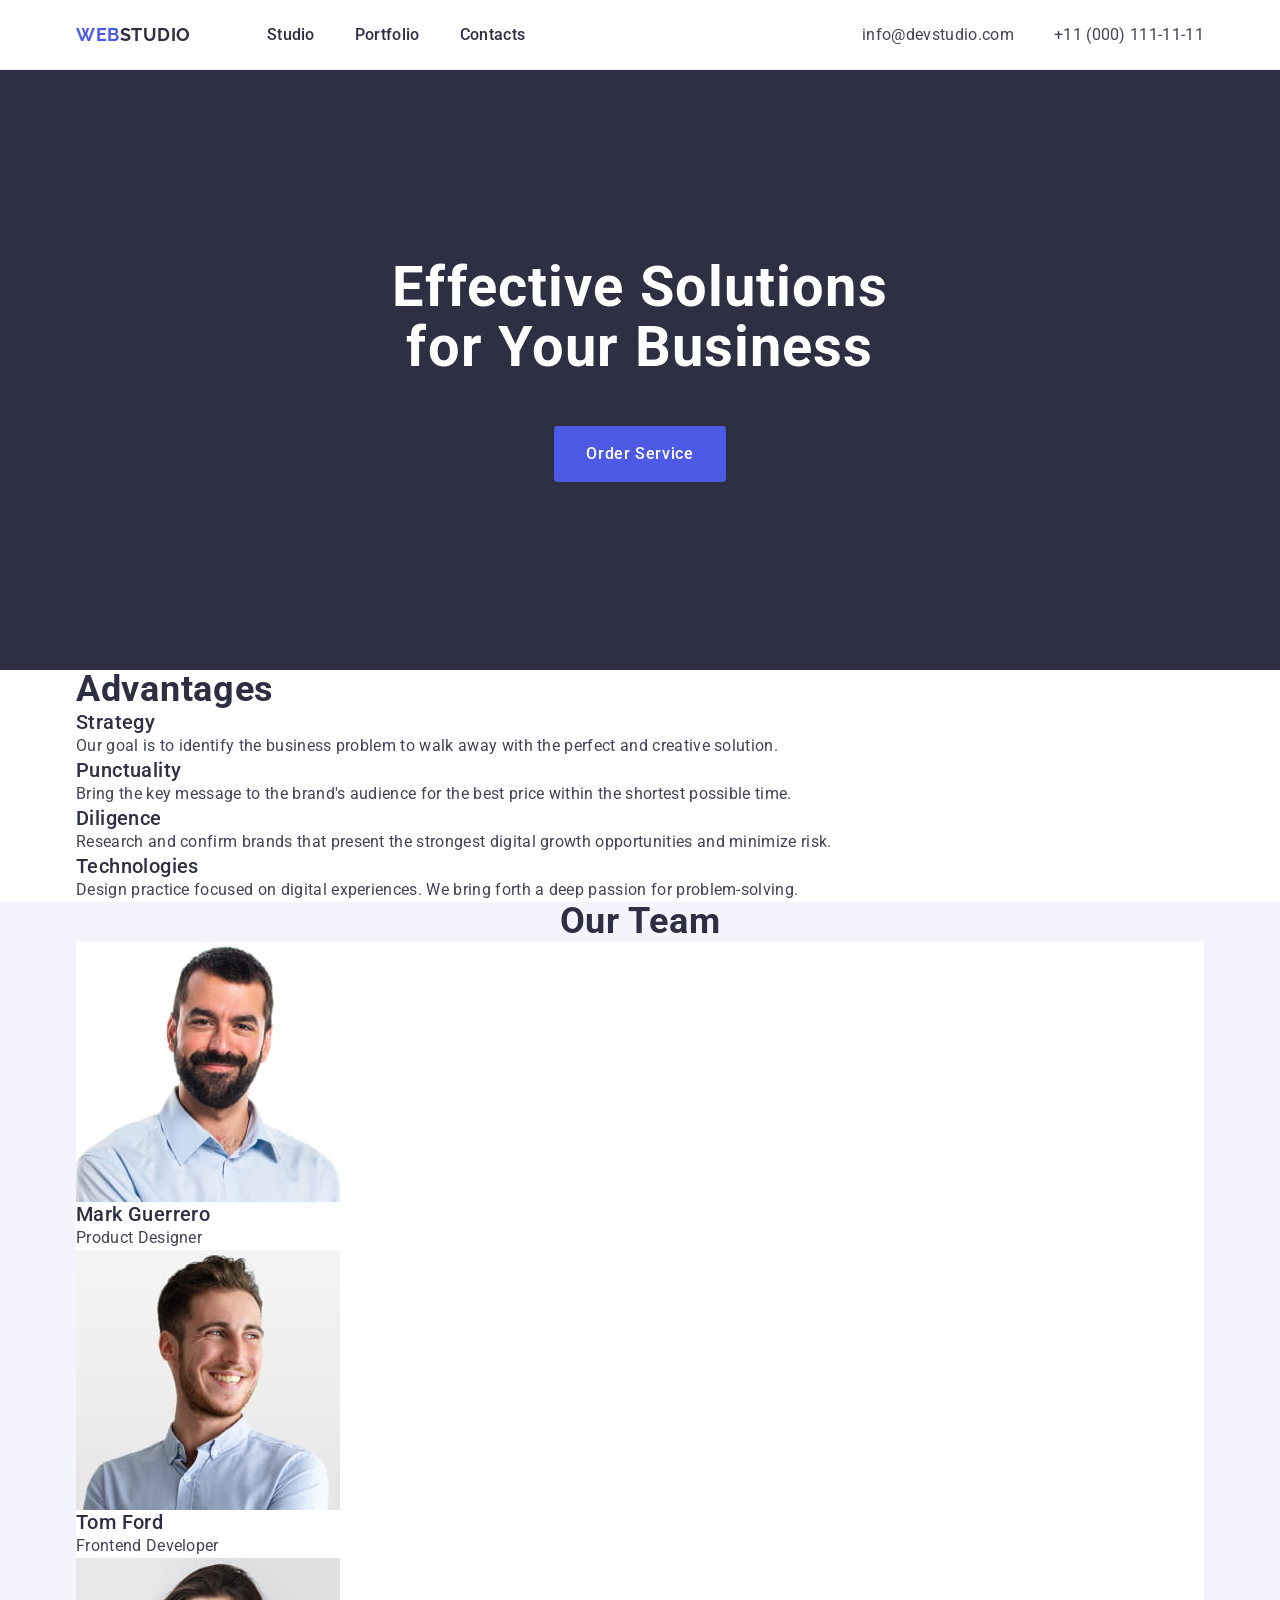
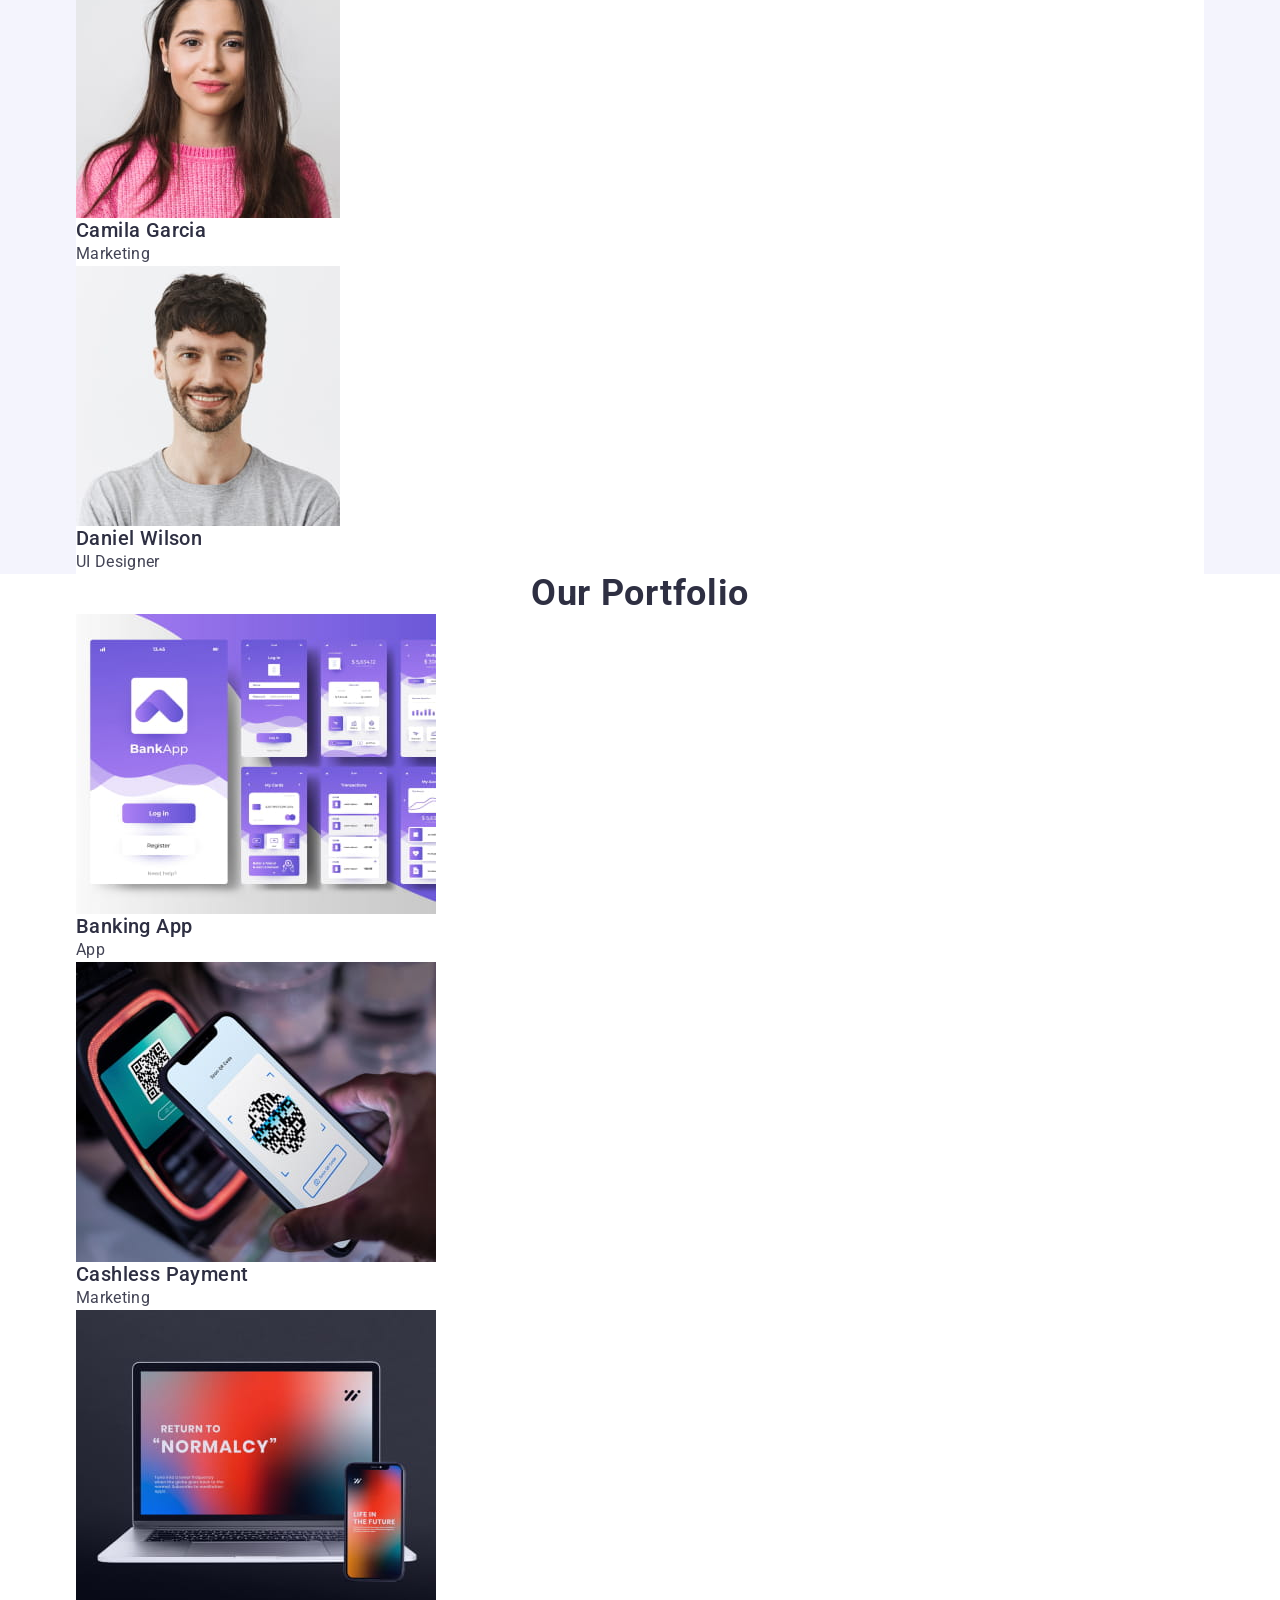
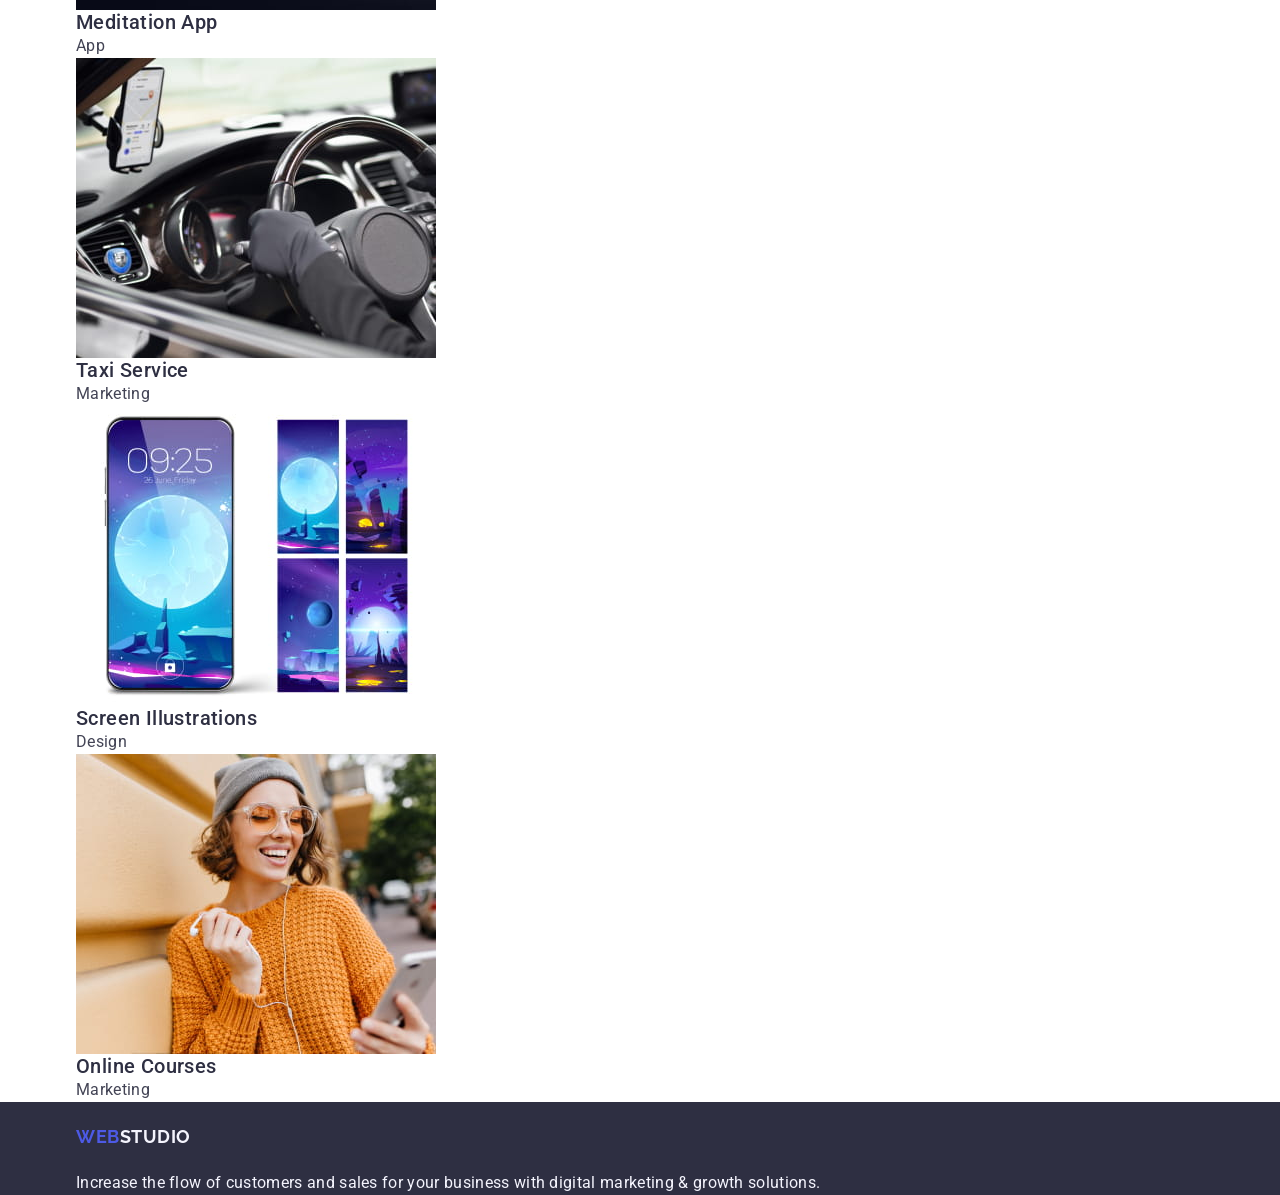
==== commit 12bab8bf: "add styles for header & hero" ====
--- a/index.html
+++ b/index.html
@@ -22,199 +22,213 @@
   </head>
   <body>
     <!--header -->
-    <header>
-      <nav class="header-nav">
-        <a href="./index.html" class="logo"
-          >Web<span class="logo-dark">Studio</span></a
-        >
-        <ul class="nav-list">
-          <li class="nav-item">
-            <a class="nav-link" href="./index.html">Studio</a>
-          </li>
-          <li class="nav-item">
-            <a class="nav-link" href="">Portfolio</a>
-          </li>
-          <li class="nav-item">
-            <a class="nav-link" href="">Contacts</a>
-          </li>
-        </ul>
-      </nav>
-      <address class="contacts">
-        <ul class="list">
-          <li class="contacts-item">
-            <a class="contacts-link" href="mailto:info@devstudio.com"
-              >info@devstudio.com</a
-            >
-          </li>
-          <li class="contacts-item">
-            <a class="contacts-link" href="tel:+110001111111"
-              >+11 (000) 111-11-11</a
-            >
-          </li>
-        </ul>
-      </address>
+    <header class="header-page">
+      <div class="header-container container">
+        <nav class="header-nav">
+          <a href="./index.html" class="logo"
+            >Web<span class="logo-dark">Studio</span></a
+          >
+          <ul class="nav-list">
+            <li class="nav-item">
+              <a class="nav-link" href="./index.html">Studio</a>
+            </li>
+            <li class="nav-item">
+              <a class="nav-link" href="">Portfolio</a>
+            </li>
+            <li class="nav-item">
+              <a class="nav-link" href="">Contacts</a>
+            </li>
+          </ul>
+        </nav>
+        <address class="contacts">
+          <ul class="list">
+            <li class="contacts-item">
+              <a class="contacts-link" href="mailto:info@devstudio.com"
+                >info@devstudio.com</a
+              >
+            </li>
+            <li class="contacts-item">
+              <a class="contacts-link" href="tel:+110001111111"
+                >+11 (000) 111-11-11</a
+              >
+            </li>
+          </ul>
+        </address>
+      </div>
     </header>
     <main>
       <!-- section -->
       <section class="hero">
-        <h1 class="hero-title">Effective Solutions for Your Business</h1>
-        <button class="button btn-primary" type="button">Order Service</button>
+        <div class="container">
+          <h1 class="hero-title">Effective Solutions for Your Business</h1>
+          <button class="button btn-primary" type="button">
+            Order Service
+          </button>
+        </div>
       </section>
       <!-- section advantages -->
       <section class="advantages">
-        <h2 class="visually-hidden">Advantages</h2>
-        <ul class="advantages-list">
-          <li class="advantages-item">
-            <h3 class="advantages-title">Strategy</h3>
-            <p class="advantages-text">
-              Our goal is to identify the business problem to walk away with the
-              perfect and creative solution.
-            </p>
-          </li>
-          <li class="advantages-item">
-            <h3 class="advantages-title">Punctuality</h3>
-            <p class="advantages-text">
-              Bring the key message to the brand's audience for the best price
-              within the shortest possible time.
-            </p>
-          </li>
-          <li class="advantages-item">
-            <h3 class="advantages-title">Diligence</h3>
-            <p class="advantages-text">
-              Research and confirm brands that present the strongest digital
-              growth opportunities and minimize risk.
-            </p>
-          </li>
-          <li class="advantages-item">
-            <h3 class="advantages-title">Technologies</h3>
-            <p class="advantages-text">
-              Design practice focused on digital experiences. We bring forth a
-              deep passion for problem-solving.
-            </p>
-          </li>
-        </ul>
+        <div class="container">
+          <h2 class="visually-hidden">Advantages</h2>
+          <ul class="advantages-list">
+            <li class="advantages-item">
+              <h3 class="advantages-title">Strategy</h3>
+              <p class="advantages-text">
+                Our goal is to identify the business problem to walk away with
+                the perfect and creative solution.
+              </p>
+            </li>
+            <li class="advantages-item">
+              <h3 class="advantages-title">Punctuality</h3>
+              <p class="advantages-text">
+                Bring the key message to the brand's audience for the best price
+                within the shortest possible time.
+              </p>
+            </li>
+            <li class="advantages-item">
+              <h3 class="advantages-title">Diligence</h3>
+              <p class="advantages-text">
+                Research and confirm brands that present the strongest digital
+                growth opportunities and minimize risk.
+              </p>
+            </li>
+            <li class="advantages-item">
+              <h3 class="advantages-title">Technologies</h3>
+              <p class="advantages-text">
+                Design practice focused on digital experiences. We bring forth a
+                deep passion for problem-solving.
+              </p>
+            </li>
+          </ul>
+        </div>
       </section>
       <!-- section our team -->
       <section class="team">
-        <h2 class="team-header">Our Team</h2>
-        <ul class="team-list">
-          <li class="team-item">
-            <img
-              src="./images/mark_guerrero.jpg"
-              alt="Mark Guerrero"
-              width="264"
-              height="260"
-            />
-            <h3 class="team-title">Mark Guerrero</h3>
-            <p class="team-text">Product Designer</p>
-          </li>
-          <li class="team-item">
-            <img
-              src="./images/tom_ford.jpg"
-              alt="Tom Ford"
-              width="264"
-              height="260"
-            />
-            <h3 class="team-title">Tom Ford</h3>
-            <p class="team-text">Frontend Developer</p>
-          </li>
-          <li class="team-item">
-            <img
-              src="./images/camila_garcia.jpg"
-              alt="Camila Garcia"
-              width="264"
-              height="260"
-            />
-            <h3 class="team-title">Camila Garcia</h3>
-            <p class="team-text">Marketing</p>
-          </li>
-          <li class="team-item">
-            <img
-              src="./images/daniel_wilson.jpg"
-              alt="Daniel Wilson"
-              width="264"
-              height="260"
-            />
-            <h3 class="team-title">Daniel Wilson</h3>
-            <p class="team-text">UI Designer</p>
-          </li>
-        </ul>
+        <div class="container">
+          <h2 class="team-header">Our Team</h2>
+          <ul class="team-list">
+            <li class="team-item">
+              <img
+                src="./images/mark_guerrero.jpg"
+                alt="Mark Guerrero"
+                width="264"
+                height="260"
+              />
+              <h3 class="team-title">Mark Guerrero</h3>
+              <p class="team-text">Product Designer</p>
+            </li>
+            <li class="team-item">
+              <img
+                src="./images/tom_ford.jpg"
+                alt="Tom Ford"
+                width="264"
+                height="260"
+              />
+              <h3 class="team-title">Tom Ford</h3>
+              <p class="team-text">Frontend Developer</p>
+            </li>
+            <li class="team-item">
+              <img
+                src="./images/camila_garcia.jpg"
+                alt="Camila Garcia"
+                width="264"
+                height="260"
+              />
+              <h3 class="team-title">Camila Garcia</h3>
+              <p class="team-text">Marketing</p>
+            </li>
+            <li class="team-item">
+              <img
+                src="./images/daniel_wilson.jpg"
+                alt="Daniel Wilson"
+                width="264"
+                height="260"
+              />
+              <h3 class="team-title">Daniel Wilson</h3>
+              <p class="team-text">UI Designer</p>
+            </li>
+          </ul>
+        </div>
       </section>
       <section class="portfolio">
-        <h2 class="portfolio-header">Our Portfolio</h2>
-        <ul class="portfolio-list">
-          <li class="portfolio-item">
-            <img
-              src="./images/banking_app.jpg"
-              alt="Banking App"
-              width="360"
-              height="300"
-            />
-            <h3 class="portfolio-title">Banking App</h3>
-            <p class="portfolio-text">App</p>
-          </li>
-          <li class="portfolio-item">
-            <img
-              src="./images/cashless_payment.jpg"
-              alt="Cashless Payment"
-              width="360"
-              height="300"
-            />
-            <h3 class="portfolio-title">Cashless Payment</h3>
-            <p class="portfolio-text">Marketing</p>
-          </li>
-          <li class="portfolio-item">
-            <img
-              src="./images/meditation_app.jpg"
-              alt="Meditation App"
-              width="360"
-              height="300"
-            />
-            <h3 class="portfolio-title">Meditation App</h3>
-            <p class="portfolio-text">App</p>
-          </li>
-          <li class="portfolio-item">
-            <img
-              src="./images/taxi_service.jpg"
-              alt="Taxi Service"
-              width="360"
-              height="300"
-            />
-            <h3 class="portfolio-title">Taxi Service</h3>
-            <p class="portfolio-text">Marketing</p>
-          </li>
-          <li class="portfolio-item">
-            <img
-              src="./images/screen_illustrations.jpg"
-              alt="Screen Illustrations"
-              width="360"
-              height="300"
-            />
-            <h3 class="portfolio-title">Screen Illustrations</h3>
-            <p class="portfolio-text">Design</p>
-          </li>
-          <li class="portfolio-item">
-            <img
-              src="./images/online_courses.jpg"
-              alt="Online Courses"
-              width="360"
-              height="300"
-            />
-            <h3 class="portfolio-title">Online Courses</h3>
-            <p class="portfolio-text">Marketing</p>
-          </li>
-        </ul>
+        <div class="container">
+          <h2 class="portfolio-header">Our Portfolio</h2>
+          <ul class="portfolio-list">
+            <li class="portfolio-item">
+              <img
+                src="./images/banking_app.jpg"
+                alt="Banking App"
+                width="360"
+                height="300"
+              />
+              <h3 class="portfolio-title">Banking App</h3>
+              <p class="portfolio-text">App</p>
+            </li>
+            <li class="portfolio-item">
+              <img
+                src="./images/cashless_payment.jpg"
+                alt="Cashless Payment"
+                width="360"
+                height="300"
+              />
+              <h3 class="portfolio-title">Cashless Payment</h3>
+              <p class="portfolio-text">Marketing</p>
+            </li>
+            <li class="portfolio-item">
+              <img
+                src="./images/meditation_app.jpg"
+                alt="Meditation App"
+                width="360"
+                height="300"
+              />
+              <h3 class="portfolio-title">Meditation App</h3>
+              <p class="portfolio-text">App</p>
+            </li>
+            <li class="portfolio-item">
+              <img
+                src="./images/taxi_service.jpg"
+                alt="Taxi Service"
+                width="360"
+                height="300"
+              />
+              <h3 class="portfolio-title">Taxi Service</h3>
+              <p class="portfolio-text">Marketing</p>
+            </li>
+            <li class="portfolio-item">
+              <img
+                src="./images/screen_illustrations.jpg"
+                alt="Screen Illustrations"
+                width="360"
+                height="300"
+              />
+              <h3 class="portfolio-title">Screen Illustrations</h3>
+              <p class="portfolio-text">Design</p>
+            </li>
+            <li class="portfolio-item">
+              <img
+                src="./images/online_courses.jpg"
+                alt="Online Courses"
+                width="360"
+                height="300"
+              />
+              <h3 class="portfolio-title">Online Courses</h3>
+              <p class="portfolio-text">Marketing</p>
+            </li>
+          </ul>
+        </div>
       </section>
     </main>
     <!-- footer -->
     <footer class="footer">
-      <a href="./index.html" class="logo"
-        >Web<span class="footer-logo-light">Studio</span></a
-      >
-      <p class="footer-text">
-        Increase the flow of customers and sales for your business with digital
-        marketing & growth solutions.
-      </p>
+      <div class="container">
+        <a href="./index.html" class="logo"
+          >Web<span class="footer-logo-light">Studio</span></a
+        >
+        <p class="footer-text">
+          Increase the flow of customers and sales for your business with
+          digital marketing & growth solutions.
+        </p>
+      </div>
     </footer>
   </body>
 </html>
--- a/css/styles.css
+++ b/css/styles.css
@@ -1,32 +1,80 @@
+/* #region base */
+.container {
+    max-width: 1158px;
+    padding: 0 15px;
+    margin: 0 auto;
+}
+
+h1,
+h2,
+h3,
+h4,
+h5,
+h6,
+p {
+    margin: 0;
+}
+
+img {
+    display: block;
+    max-width: 100%;
+    height: auto;
+}
+
+ul,
+ol {
+    margin: 0;
+    padding: 0;
+    list-style-type: none;
+}
+
+a {
+    display: inline-block;
+    text-decoration: none;
+    color: currentColor;
+}
+
+button {
+    cursor: pointer;
+    border: none;
+}
+
+h2 {
+    font-weight: 700;
+    font-size: 36px;
+    line-height: 1.11;
+    letter-spacing: 0.02em;
+    color: #2e2f42;
+}
+
 body {
     font-family: "Roboto", sans-serif;
     color: #434455;
     background-color: #fff;
 }
 
-h2 {
-    font-weight: 700;
-    font-size: 36px;
-    line-height: 1.11;
-    letter-spacing: 0.02em;
-    color: #2e2f42;
-}
-
-ul,
-ol {
-    list-style-type: none;
-}
-
-a {
-    text-decoration: none;
-    color: currentColor;
-}
-
-button {
-    cursor: pointer;
-}
-
-/* header */
+/* #endregion */
+
+/* #region header */
+.header-page {
+    border-bottom: 1px solid #e7e9fc;
+}
+
+.header-container {
+    display: flex;
+    align-items: center;
+}
+
+.header-nav {
+    display: flex;
+    align-items: center;
+}
+
+.nav-list {
+    display: flex;
+    align-items: center;
+    gap: 40px;
+}
 
 .logo {
     font-family: "Raleway", sans-serif;
@@ -36,6 +84,9 @@
     letter-spacing: 0.03em;
     text-transform: uppercase;
     color: #4d5ae5;
+    padding: 24px 0;
+    margin-right: 76px;
+
 }
 
 .logo-dark {
@@ -62,6 +113,12 @@
 
 .contacts {
     font-style: normal;
+    margin-left: auto;
+}
+
+.list {
+    display: flex;
+    gap: 40px;
 }
 
 .contacts-link {
@@ -71,19 +128,25 @@
     color: #434455;
 }
 
-/* hero */
-
+/* #endregion */
+
+/* #region hero */
 .hero {
     background: #2e2f42;
+    padding: 188px 0;
 }
 
 .hero-title {
+    max-width: 496px;
     font-weight: 700;
     font-size: 56px;
     line-height: 1.07;
     letter-spacing: 0.02em;
     text-align: center;
     color: #fff;
+    text-align: center;
+    padding-bottom: 48px;
+    margin: 0 auto;
 }
 
 .button:hover,
@@ -92,14 +155,22 @@
 }
 
 .btn-primary {
+    display: flex;
+    min-width: 169px;
+    height: 56px;
+    padding: 16px 32px;
+    margin: 0 auto;
     font-weight: 500;
     line-height: 1.5;
     letter-spacing: 0.04em;
     color: #ffffff;
     background-color: #4d5ae5;
-}
-
-/* section advantages */
+    border-radius: 4px;
+}
+
+/* #endregion */
+
+/* #region advantages */
 
 .advantages-title {
     font-weight: 500;
@@ -115,8 +186,9 @@
     color: #434455;
 }
 
-/* section team */
-
+/* #endregion */
+
+/* #region team */
 .team {
     background-color: #F4F4FD;
 }
@@ -147,9 +219,9 @@
     color: #434455;
 }
 
-
-/* section portfolio */
-
+/* #endregion */
+
+/* #region portfolio */
 .portfolio-header {
     font-weight: 700;
     letter-spacing: 0.02em;
@@ -172,8 +244,9 @@
     color: #434455;
 }
 
-/* footer */
-
+/* #endregion */
+
+/* #region footer */
 .footer {
     background: #2e2f42;
 }
@@ -186,4 +259,6 @@
     line-height: 1.5;
     letter-spacing: 0.02em;
     color: #f4f4fd;
-}+}
+
+/* #endregion */
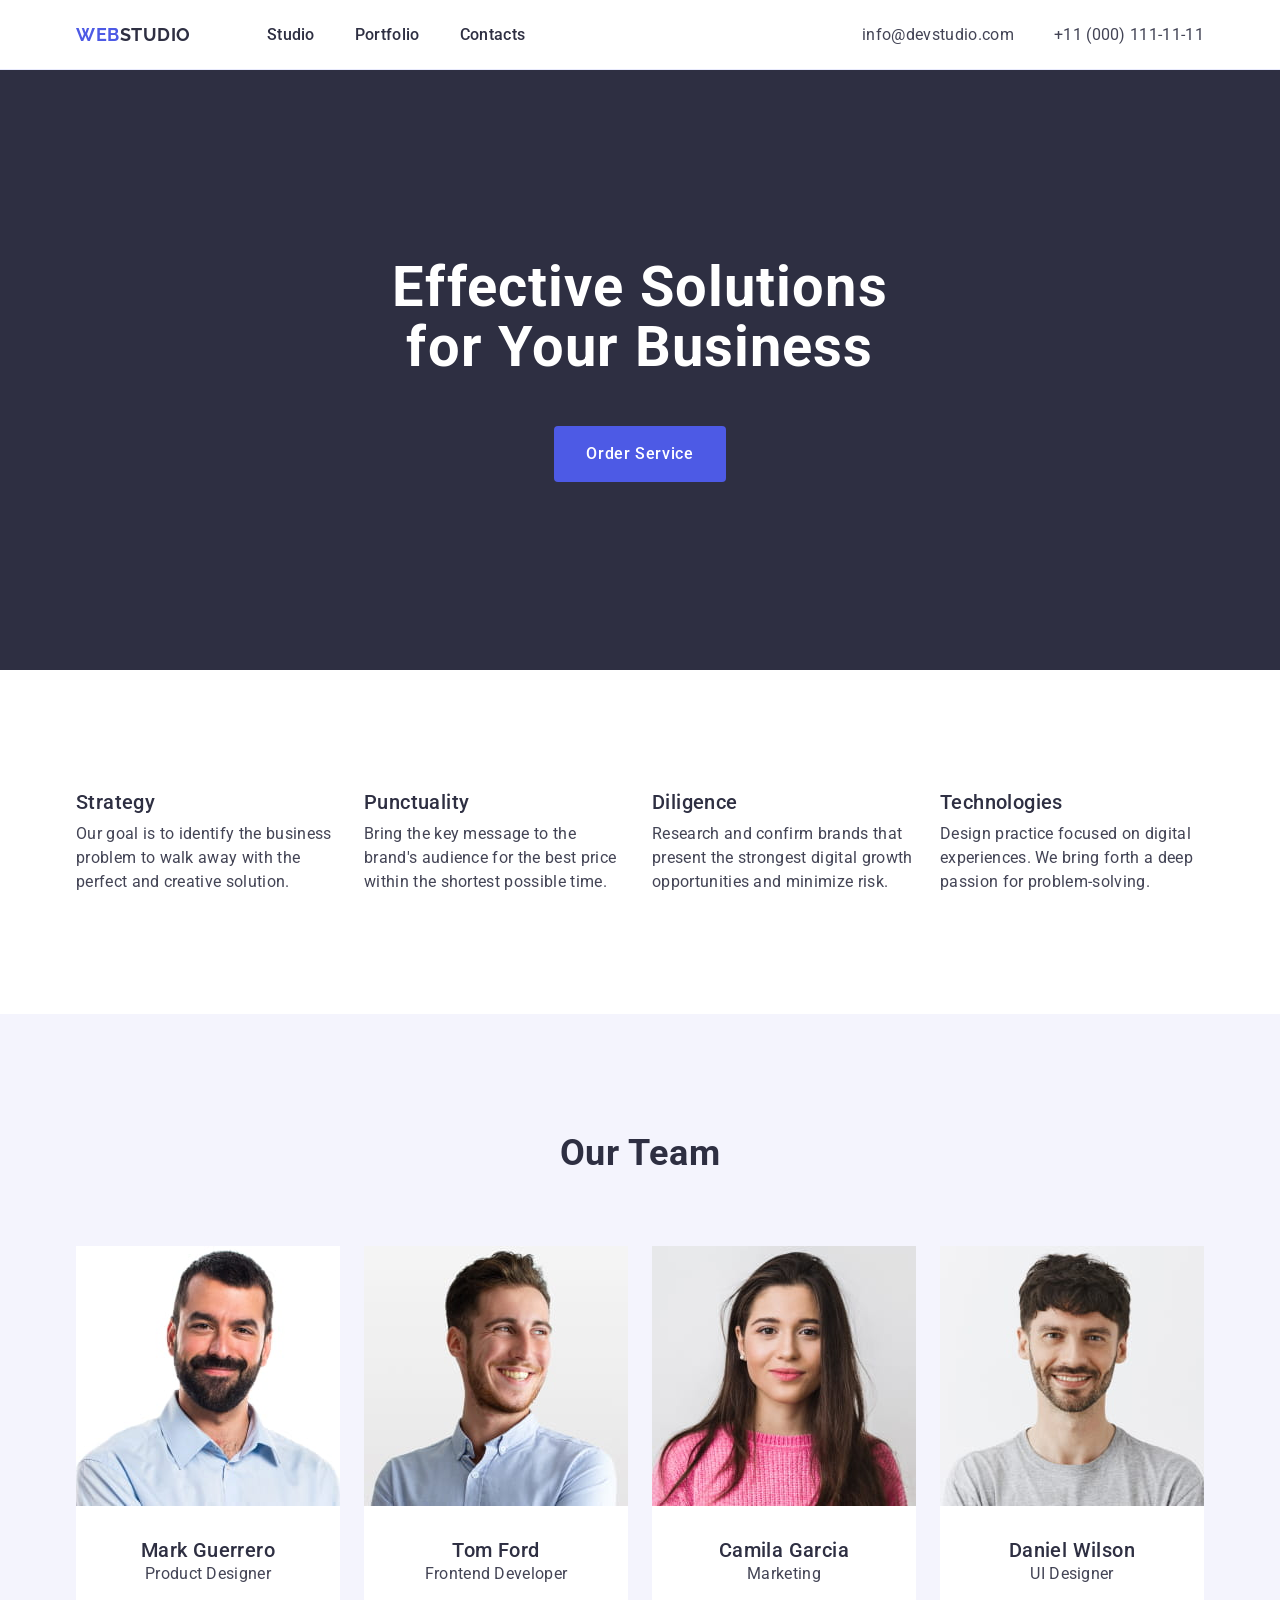
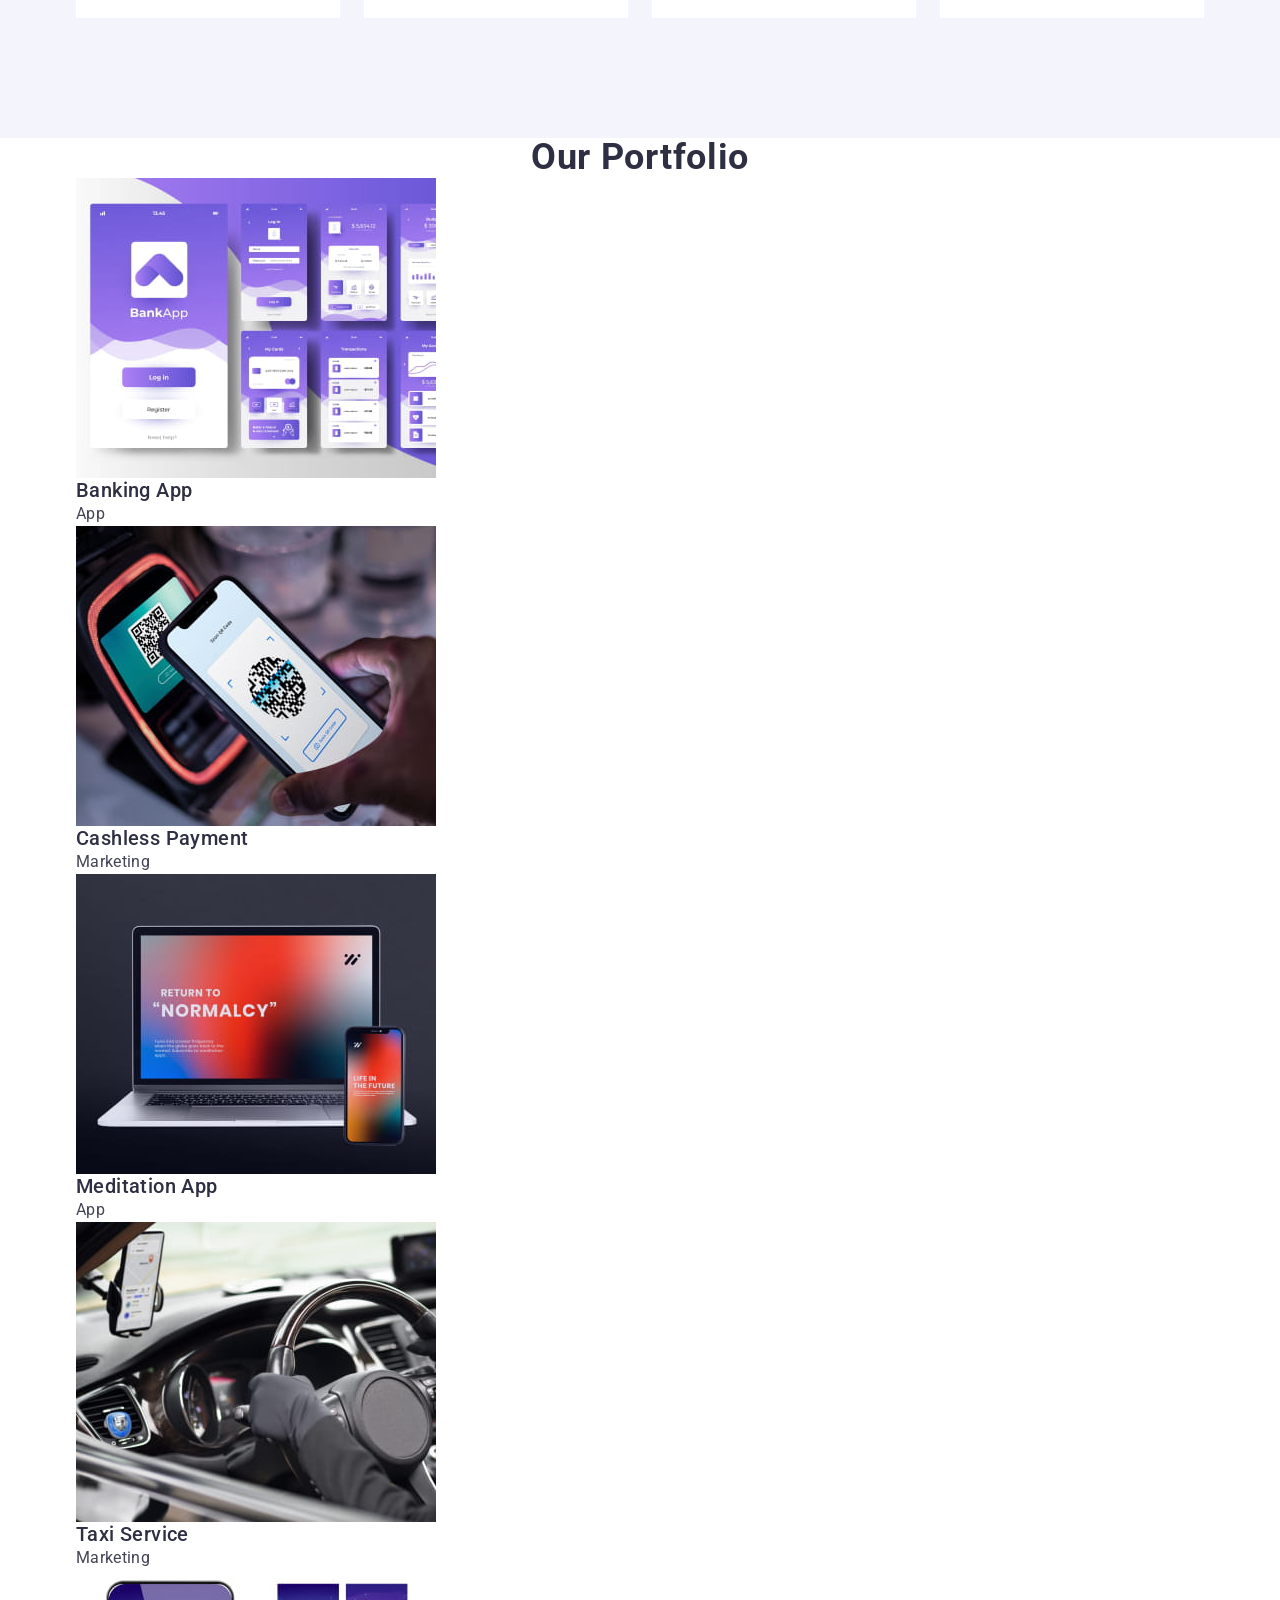
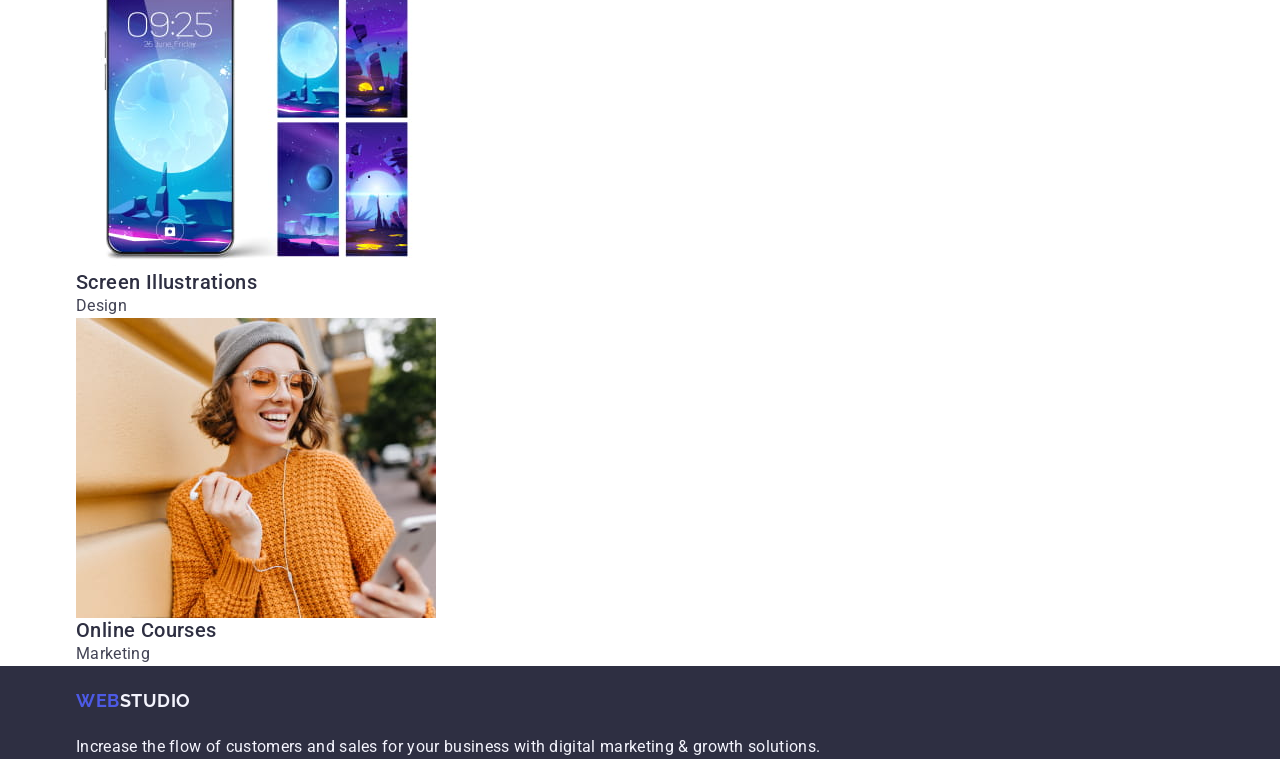
==== commit c9696455: "add styles for team" ====
--- a/index.html
+++ b/index.html
@@ -114,8 +114,10 @@
                 width="264"
                 height="260"
               />
-              <h3 class="team-title">Mark Guerrero</h3>
-              <p class="team-text">Product Designer</p>
+              <div class="team-info">
+                <h3 class="team-title">Mark Guerrero</h3>
+                <p class="team-text">Product Designer</p>
+              </div>
             </li>
             <li class="team-item">
               <img
@@ -124,8 +126,10 @@
                 width="264"
                 height="260"
               />
-              <h3 class="team-title">Tom Ford</h3>
-              <p class="team-text">Frontend Developer</p>
+              <div class="team-info">
+                <h3 class="team-title">Tom Ford</h3>
+                <p class="team-text">Frontend Developer</p>
+              </div>
             </li>
             <li class="team-item">
               <img
@@ -134,8 +138,10 @@
                 width="264"
                 height="260"
               />
-              <h3 class="team-title">Camila Garcia</h3>
-              <p class="team-text">Marketing</p>
+              <div class="team-info">
+                <h3 class="team-title">Camila Garcia</h3>
+                <p class="team-text">Marketing</p>
+              </div>
             </li>
             <li class="team-item">
               <img
@@ -144,8 +150,10 @@
                 width="264"
                 height="260"
               />
-              <h3 class="team-title">Daniel Wilson</h3>
-              <p class="team-text">UI Designer</p>
+              <div class="team-info">
+                <h3 class="team-title">Daniel Wilson</h3>
+                <p class="team-text">UI Designer</p>
+              </div>
             </li>
           </ul>
         </div>
--- a/css/styles.css
+++ b/css/styles.css
@@ -1,9 +1,4 @@
 /* #region base */
-.container {
-    max-width: 1158px;
-    padding: 0 15px;
-    margin: 0 auto;
-}
 
 h1,
 h2,
@@ -15,10 +10,12 @@
     margin: 0;
 }
 
-img {
-    display: block;
-    max-width: 100%;
-    height: auto;
+h2 {
+    font-weight: 700;
+    font-size: 36px;
+    line-height: 1.11;
+    letter-spacing: 0.02em;
+    color: #2e2f42;
 }
 
 ul,
@@ -28,6 +25,12 @@
     list-style-type: none;
 }
 
+img {
+    display: block;
+    max-width: 100%;
+    height: auto;
+}
+
 a {
     display: inline-block;
     text-decoration: none;
@@ -39,18 +42,30 @@
     border: none;
 }
 
-h2 {
-    font-weight: 700;
-    font-size: 36px;
-    line-height: 1.11;
-    letter-spacing: 0.02em;
-    color: #2e2f42;
-}
-
 body {
     font-family: "Roboto", sans-serif;
     color: #434455;
     background-color: #fff;
+}
+
+.visually-hidden {
+    position: absolute;
+    width: 1px;
+    height: 1px;
+    margin: -1px;
+    border: 0;
+    padding: 0;
+
+    white-space: nowrap;
+    clip-path: inset(100%);
+    clip: rect(0 0 0 0);
+    overflow: hidden;
+}
+
+.container {
+    max-width: 1158px;
+    padding: 0 15px;
+    margin: 0 auto;
 }
 
 /* #endregion */
@@ -134,6 +149,7 @@
 .hero {
     background: #2e2f42;
     padding: 188px 0;
+
 }
 
 .hero-title {
@@ -142,7 +158,6 @@
     font-size: 56px;
     line-height: 1.07;
     letter-spacing: 0.02em;
-    text-align: center;
     color: #fff;
     text-align: center;
     padding-bottom: 48px;
@@ -171,6 +186,15 @@
 /* #endregion */
 
 /* #region advantages */
+.advantages {
+    padding: 120px 0;
+}
+
+.advantages-list {
+    display: flex;
+    width: calc((100% - 72px) / 4);
+    gap: 24px;
+}
 
 .advantages-title {
     font-weight: 500;
@@ -180,7 +204,14 @@
     color: #2e2f42;
 }
 
+.advantages-item {
+    display: flex;
+    flex-direction: column;
+    gap: 8px;
+}
+
 .advantages-text {
+    width: 264px;
     line-height: 1.5;
     letter-spacing: 0.02em;
     color: #434455;
@@ -191,6 +222,7 @@
 /* #region team */
 .team {
     background-color: #F4F4FD;
+    padding: 120px 0;
 }
 
 .team-header {
@@ -199,6 +231,14 @@
     text-align: center;
     text-transform: capitalize;
     color: #2e2f42;
+    padding-bottom: 72px;
+}
+
+.team-list {
+    display: flex;
+    gap: 24px;
+    width: 100%;
+    justify-content: space-between;
 }
 
 .team-title {
@@ -207,16 +247,24 @@
     line-height: 1.2;
     letter-spacing: 0.02em;
     color: #2e2f42;
+    text-align: center;
 }
 
 .team-item {
     background-color: #FFFFFF;
+    border-radius: 0px 0px 4px 4px;
+}
+
+.team-info {
+    padding: 32px 0;
+    background: var(--WHITE, #FFF);
 }
 
 .team-text {
     line-height: 1.5;
     letter-spacing: 0.02em;
     color: #434455;
+    text-align: center;
 }
 
 /* #endregion */
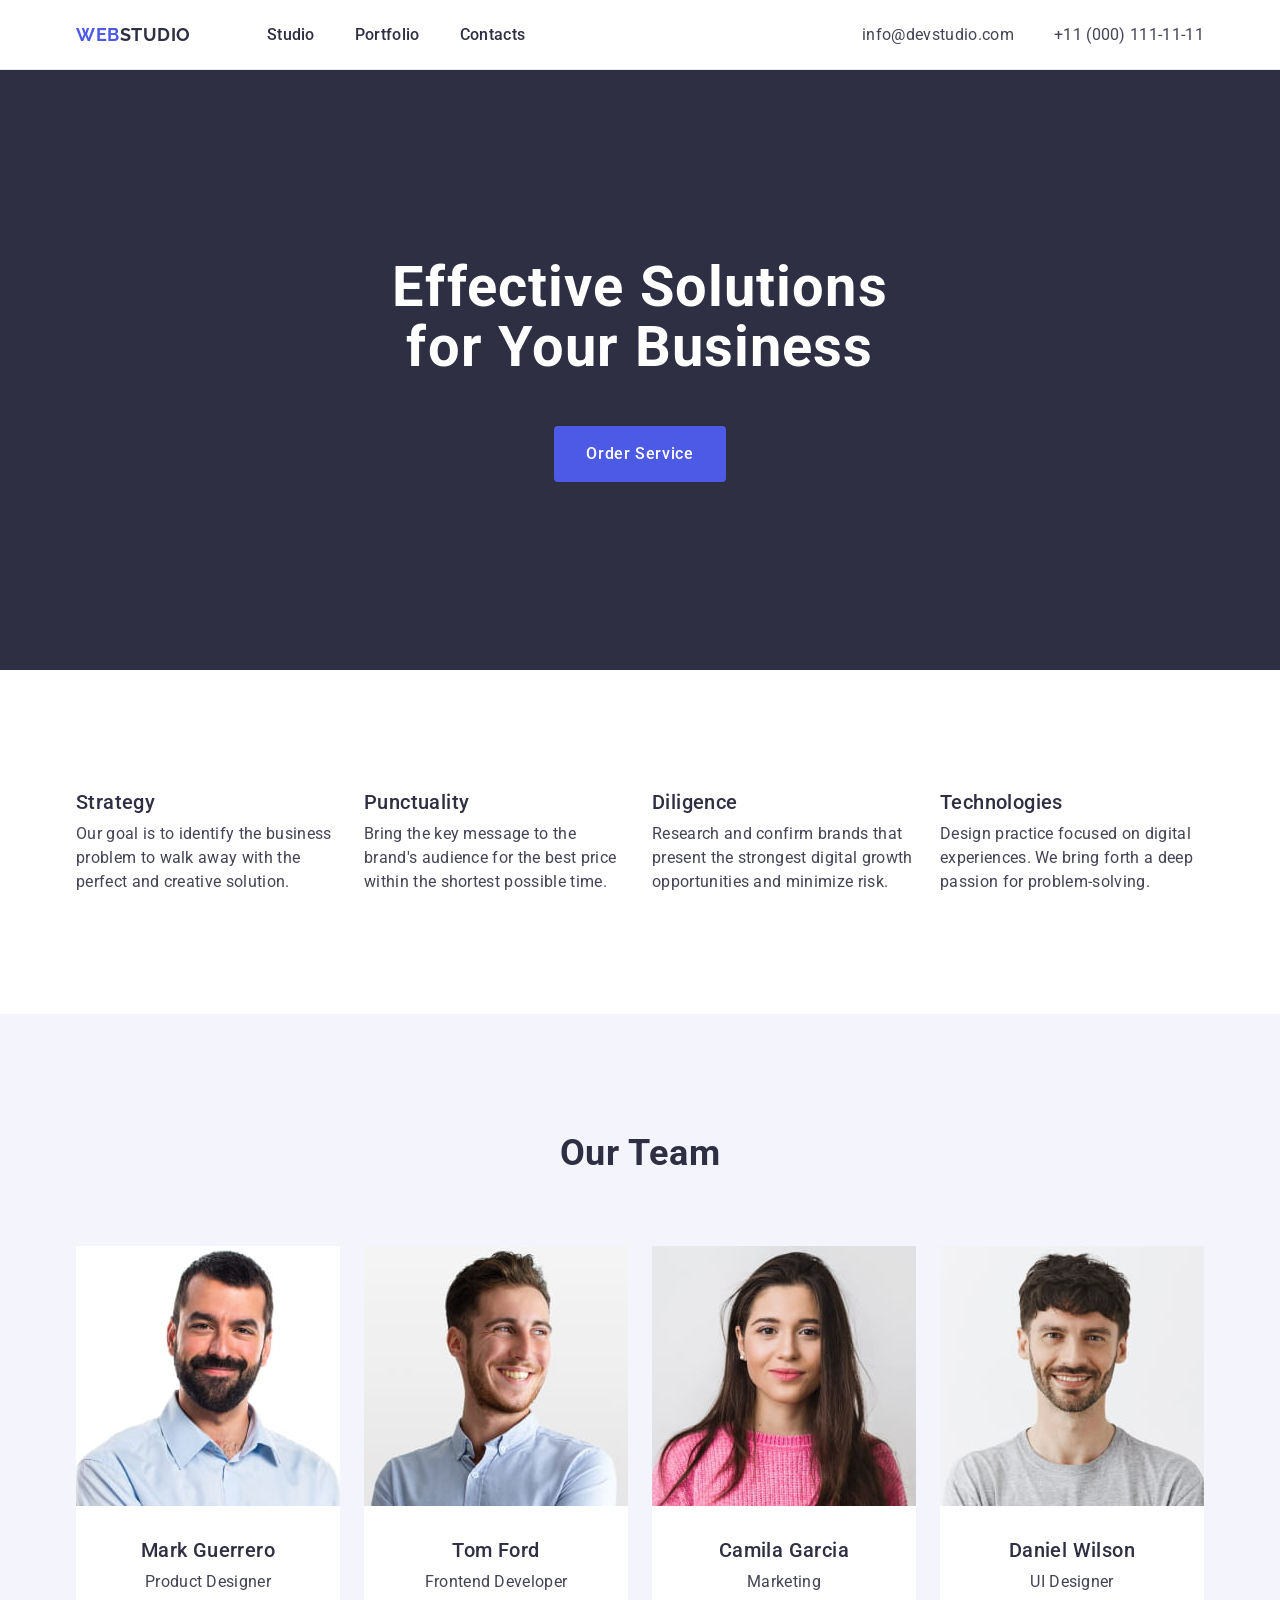
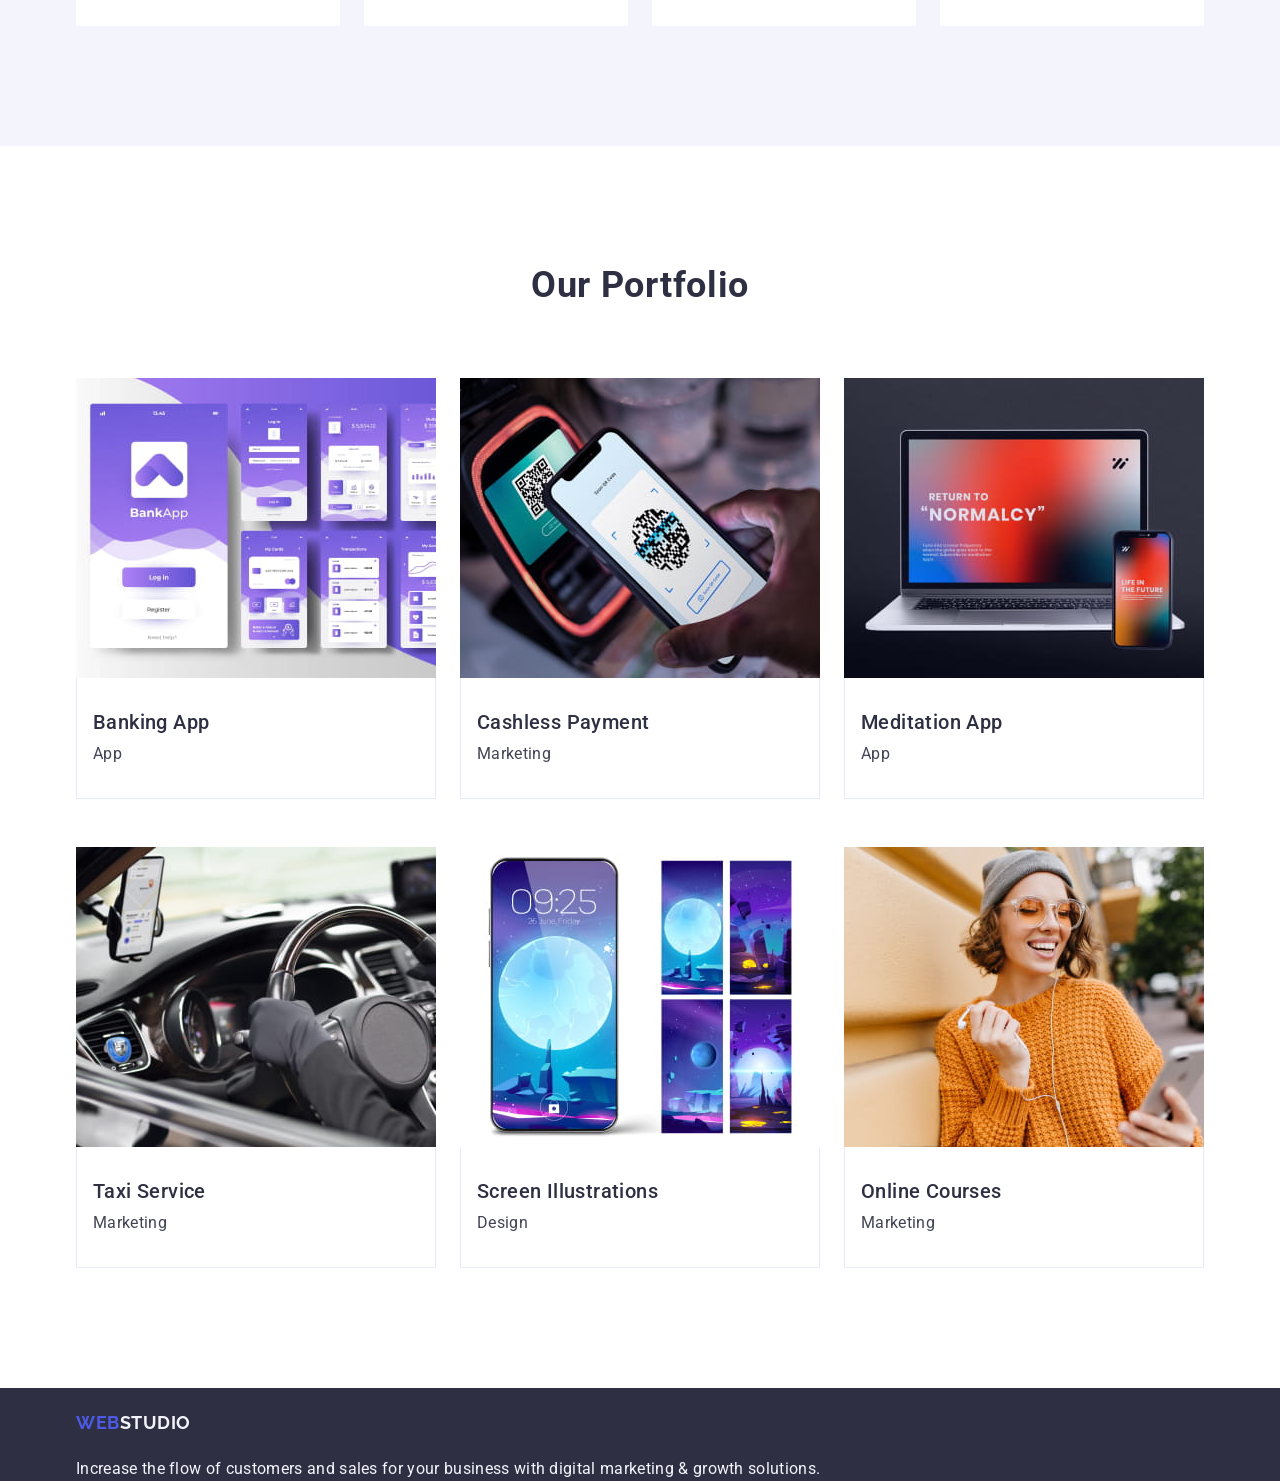
==== commit f07c5ef9: "add styles for portfolio" ====
--- a/index.html
+++ b/index.html
@@ -169,8 +169,10 @@
                 width="360"
                 height="300"
               />
-              <h3 class="portfolio-title">Banking App</h3>
-              <p class="portfolio-text">App</p>
+              <div class="portfolio-info">
+                <h3 class="portfolio-title">Banking App</h3>
+                <p class="portfolio-text">App</p>
+              </div>
             </li>
             <li class="portfolio-item">
               <img
@@ -179,8 +181,10 @@
                 width="360"
                 height="300"
               />
-              <h3 class="portfolio-title">Cashless Payment</h3>
-              <p class="portfolio-text">Marketing</p>
+              <div class="portfolio-info">
+                <h3 class="portfolio-title">Cashless Payment</h3>
+                <p class="portfolio-text">Marketing</p>
+              </div>
             </li>
             <li class="portfolio-item">
               <img
@@ -189,8 +193,10 @@
                 width="360"
                 height="300"
               />
-              <h3 class="portfolio-title">Meditation App</h3>
-              <p class="portfolio-text">App</p>
+              <div class="portfolio-info">
+                <h3 class="portfolio-title">Meditation App</h3>
+                <p class="portfolio-text">App</p>
+              </div>
             </li>
             <li class="portfolio-item">
               <img
@@ -199,8 +205,10 @@
                 width="360"
                 height="300"
               />
-              <h3 class="portfolio-title">Taxi Service</h3>
-              <p class="portfolio-text">Marketing</p>
+              <div class="portfolio-info">
+                <h3 class="portfolio-title">Taxi Service</h3>
+                <p class="portfolio-text">Marketing</p>
+              </div>
             </li>
             <li class="portfolio-item">
               <img
@@ -209,8 +217,10 @@
                 width="360"
                 height="300"
               />
-              <h3 class="portfolio-title">Screen Illustrations</h3>
-              <p class="portfolio-text">Design</p>
+              <div class="portfolio-info">
+                <h3 class="portfolio-title">Screen Illustrations</h3>
+                <p class="portfolio-text">Design</p>
+              </div>
             </li>
             <li class="portfolio-item">
               <img
@@ -219,8 +229,10 @@
                 width="360"
                 height="300"
               />
-              <h3 class="portfolio-title">Online Courses</h3>
-              <p class="portfolio-text">Marketing</p>
+              <div class="portfolio-info">
+                <h3 class="portfolio-title">Online Courses</h3>
+                <p class="portfolio-text">Marketing</p>
+              </div>
             </li>
           </ul>
         </div>
--- a/css/styles.css
+++ b/css/styles.css
@@ -1,5 +1,4 @@
 /* #region base */
-
 h1,
 h2,
 h3,
@@ -256,6 +255,10 @@
 }
 
 .team-info {
+    display: flex;
+    flex-direction: column;
+    align-items: center;
+    gap: 8px;
     padding: 32px 0;
     background: var(--WHITE, #FFF);
 }
@@ -270,12 +273,39 @@
 /* #endregion */
 
 /* #region portfolio */
+.portfolio {
+    padding: 120px 0;
+}
+
 .portfolio-header {
     font-weight: 700;
     letter-spacing: 0.02em;
     text-align: center;
     text-transform: capitalize;
     color: #2e2f42;
+    padding-bottom: 72px;
+}
+
+.portfolio-list {
+    display: flex;
+    flex-wrap: wrap;
+    gap: 48px 24px;
+    width: 100%;
+}
+
+.portfolio-item {
+    width: calc((100% - 48px) / 3);
+    background-color: #fff;
+}
+
+.portfolio-info {
+    padding: 32px 16px;
+    display: flex;
+    flex-direction: column;
+    gap: 8px;
+    border: 1px solid #E7E9FC;
+    border-top: none;
+    background: #FFF;
 }
 
 .portfolio-title {
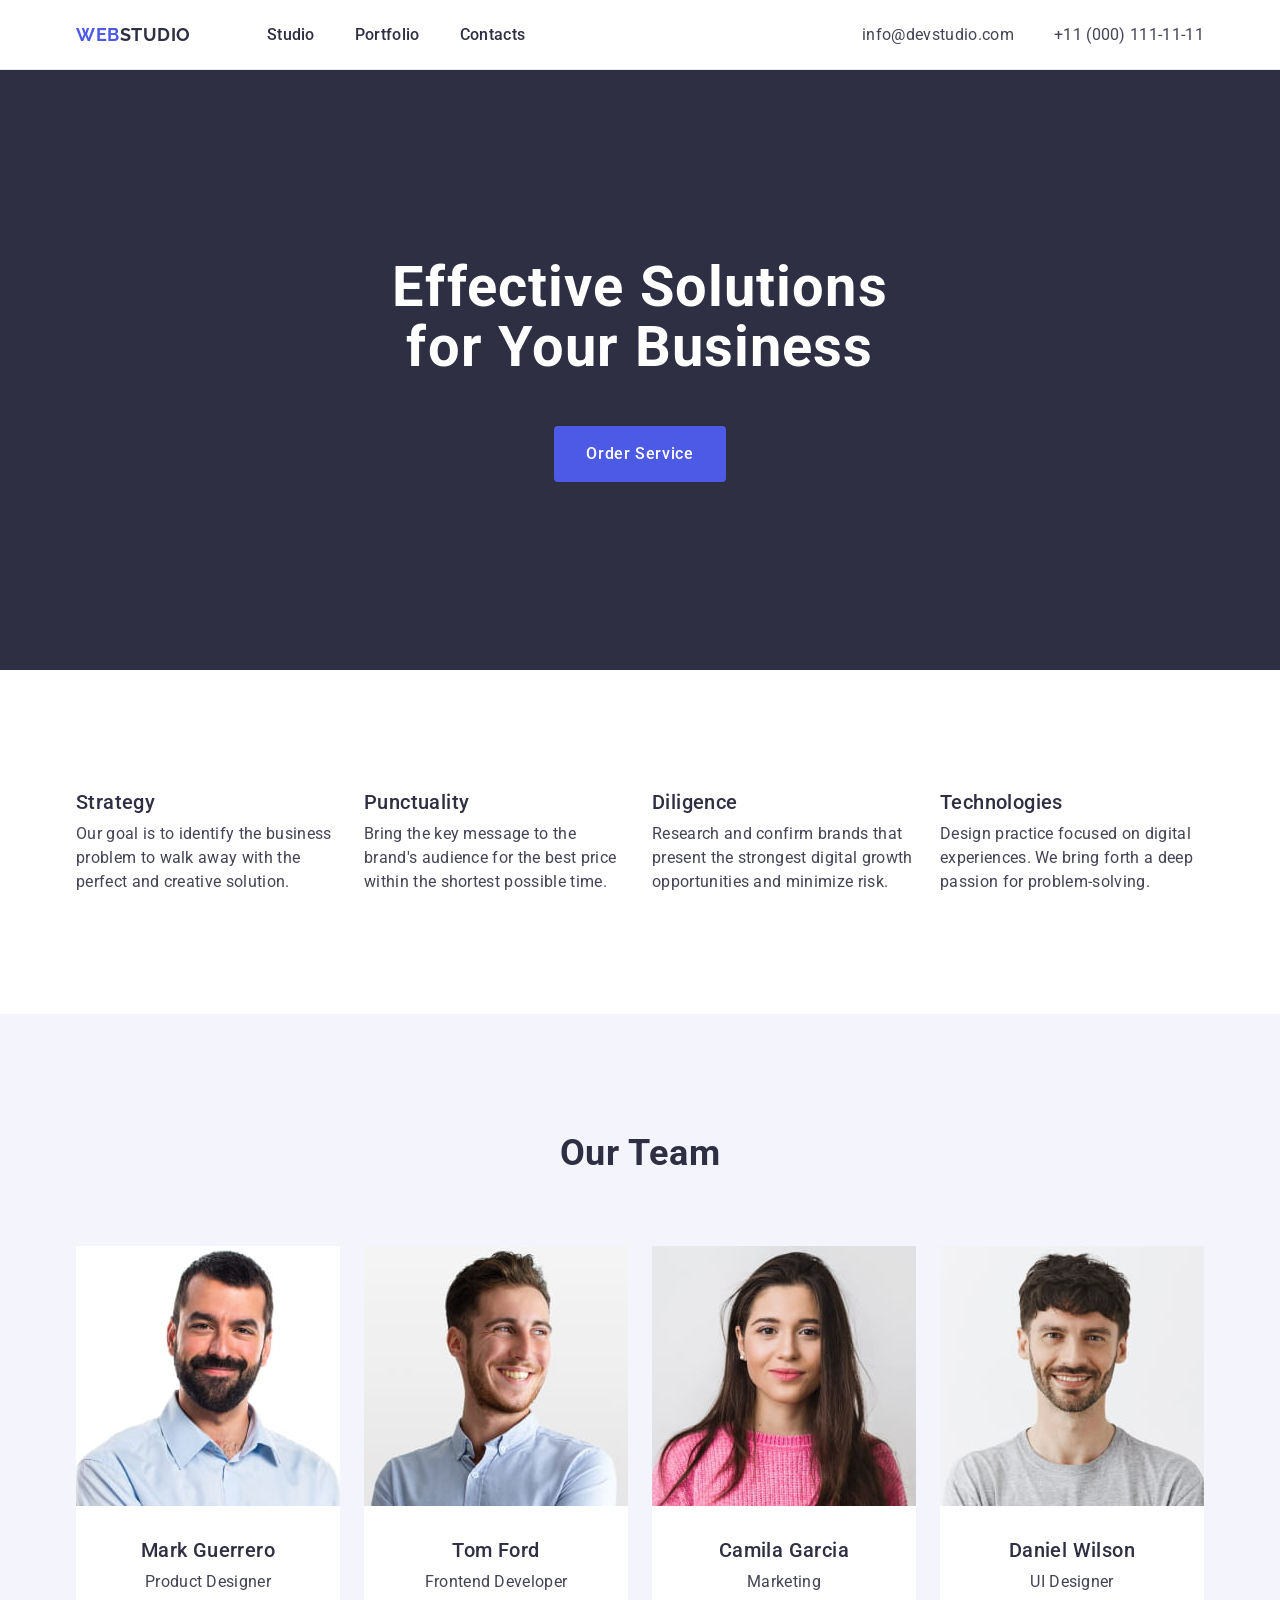
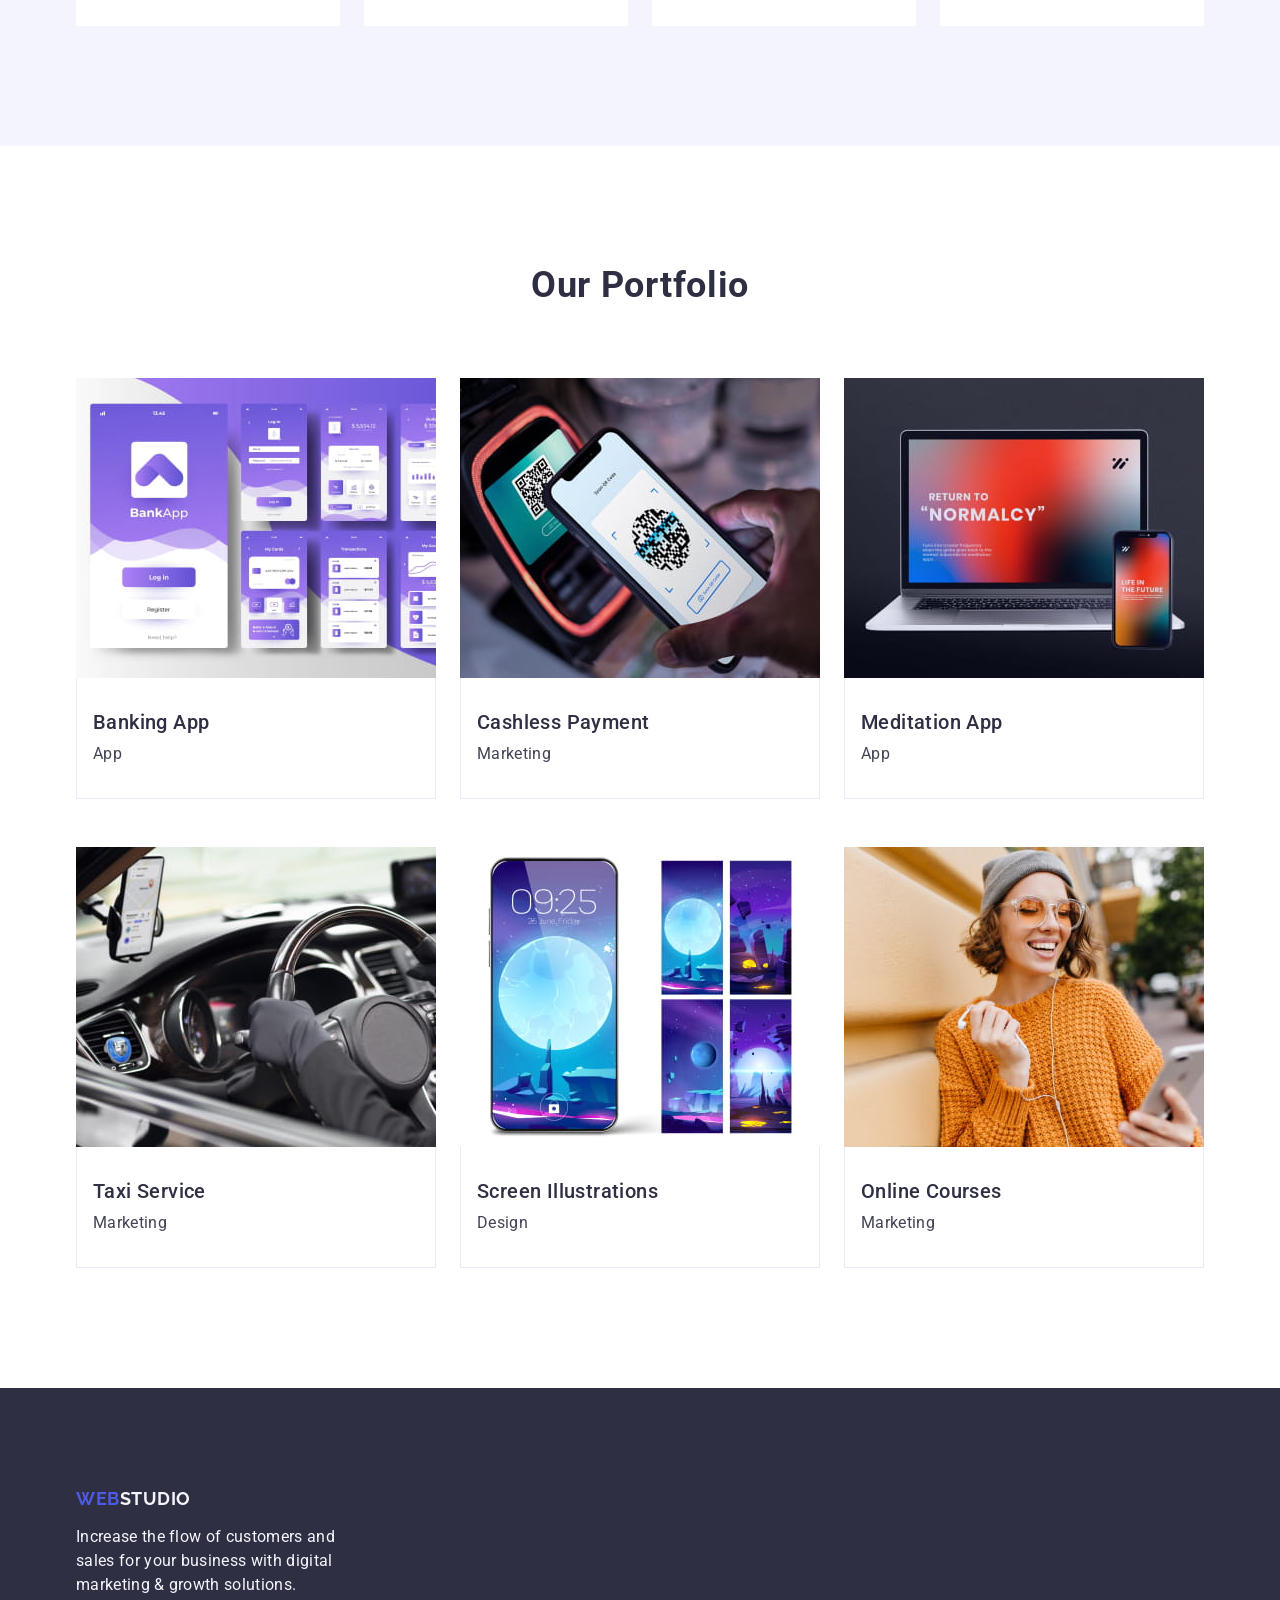
==== commit 79f28367: "add all styles" ====
--- a/index.html
+++ b/index.html
@@ -241,7 +241,7 @@
     <!-- footer -->
     <footer class="footer">
       <div class="container">
-        <a href="./index.html" class="logo"
+        <a href="./index.html" class="footer-logo-dark"
           >Web<span class="footer-logo-light">Studio</span></a
         >
         <p class="footer-text">
--- a/css/styles.css
+++ b/css/styles.css
@@ -41,6 +41,11 @@
     border: none;
 }
 
+section {
+    padding-top: 120px;
+    padding-bottom: 120px;
+}
+
 body {
     font-family: "Roboto", sans-serif;
     color: #434455;
@@ -98,9 +103,9 @@
     letter-spacing: 0.03em;
     text-transform: uppercase;
     color: #4d5ae5;
-    padding: 24px 0;
+    padding-top: 24px;
+    padding-bottom: 24px;
     margin-right: 76px;
-
 }
 
 .logo-dark {
@@ -169,7 +174,7 @@
 }
 
 .btn-primary {
-    display: flex;
+    display: block;
     min-width: 169px;
     height: 56px;
     padding: 16px 32px;
@@ -185,14 +190,14 @@
 /* #endregion */
 
 /* #region advantages */
-.advantages {
-    padding: 120px 0;
-}
-
 .advantages-list {
     display: flex;
+    gap: 24px;
+    width: 100%;
+}
+
+.advantages-item:first-child {
     width: calc((100% - 72px) / 4);
-    gap: 24px;
 }
 
 .advantages-title {
@@ -221,7 +226,6 @@
 /* #region team */
 .team {
     background-color: #F4F4FD;
-    padding: 120px 0;
 }
 
 .team-header {
@@ -230,7 +234,7 @@
     text-align: center;
     text-transform: capitalize;
     color: #2e2f42;
-    padding-bottom: 72px;
+    margin-bottom: 72px;
 }
 
 .team-list {
@@ -247,6 +251,7 @@
     letter-spacing: 0.02em;
     color: #2e2f42;
     text-align: center;
+    margin-bottom: 8px;
 }
 
 .team-item {
@@ -258,7 +263,6 @@
     display: flex;
     flex-direction: column;
     align-items: center;
-    gap: 8px;
     padding: 32px 0;
     background: var(--WHITE, #FFF);
 }
@@ -273,17 +277,13 @@
 /* #endregion */
 
 /* #region portfolio */
-.portfolio {
-    padding: 120px 0;
-}
-
 .portfolio-header {
     font-weight: 700;
     letter-spacing: 0.02em;
     text-align: center;
     text-transform: capitalize;
     color: #2e2f42;
-    padding-bottom: 72px;
+    margin-bottom: 72px;
 }
 
 .portfolio-list {
@@ -302,7 +302,6 @@
     padding: 32px 16px;
     display: flex;
     flex-direction: column;
-    gap: 8px;
     border: 1px solid #E7E9FC;
     border-top: none;
     background: #FFF;
@@ -314,6 +313,7 @@
     line-height: 1.2;
     letter-spacing: 0.02em;
     color: #2e2f42;
+    margin-bottom: 8px;
 }
 
 .portfolio-text {
@@ -327,13 +327,27 @@
 /* #region footer */
 .footer {
     background: #2e2f42;
+    padding: 100px 0;
+}
+
+.footer-logo-dark {
+    font-family: "Raleway", sans-serif;
+    font-weight: 700;
+    font-size: 18px;
+    line-height: 1.17;
+    letter-spacing: 0.03em;
+    text-transform: uppercase;
+    color: #4d5ae5;
+    margin-bottom: 16px;
 }
 
 .footer-logo-light {
-    color: #f4f4fd
+    color: #f4f4fd;
 }
 
 .footer-text {
+    display: block;
+    width: 264px;
     line-height: 1.5;
     letter-spacing: 0.02em;
     color: #f4f4fd;
